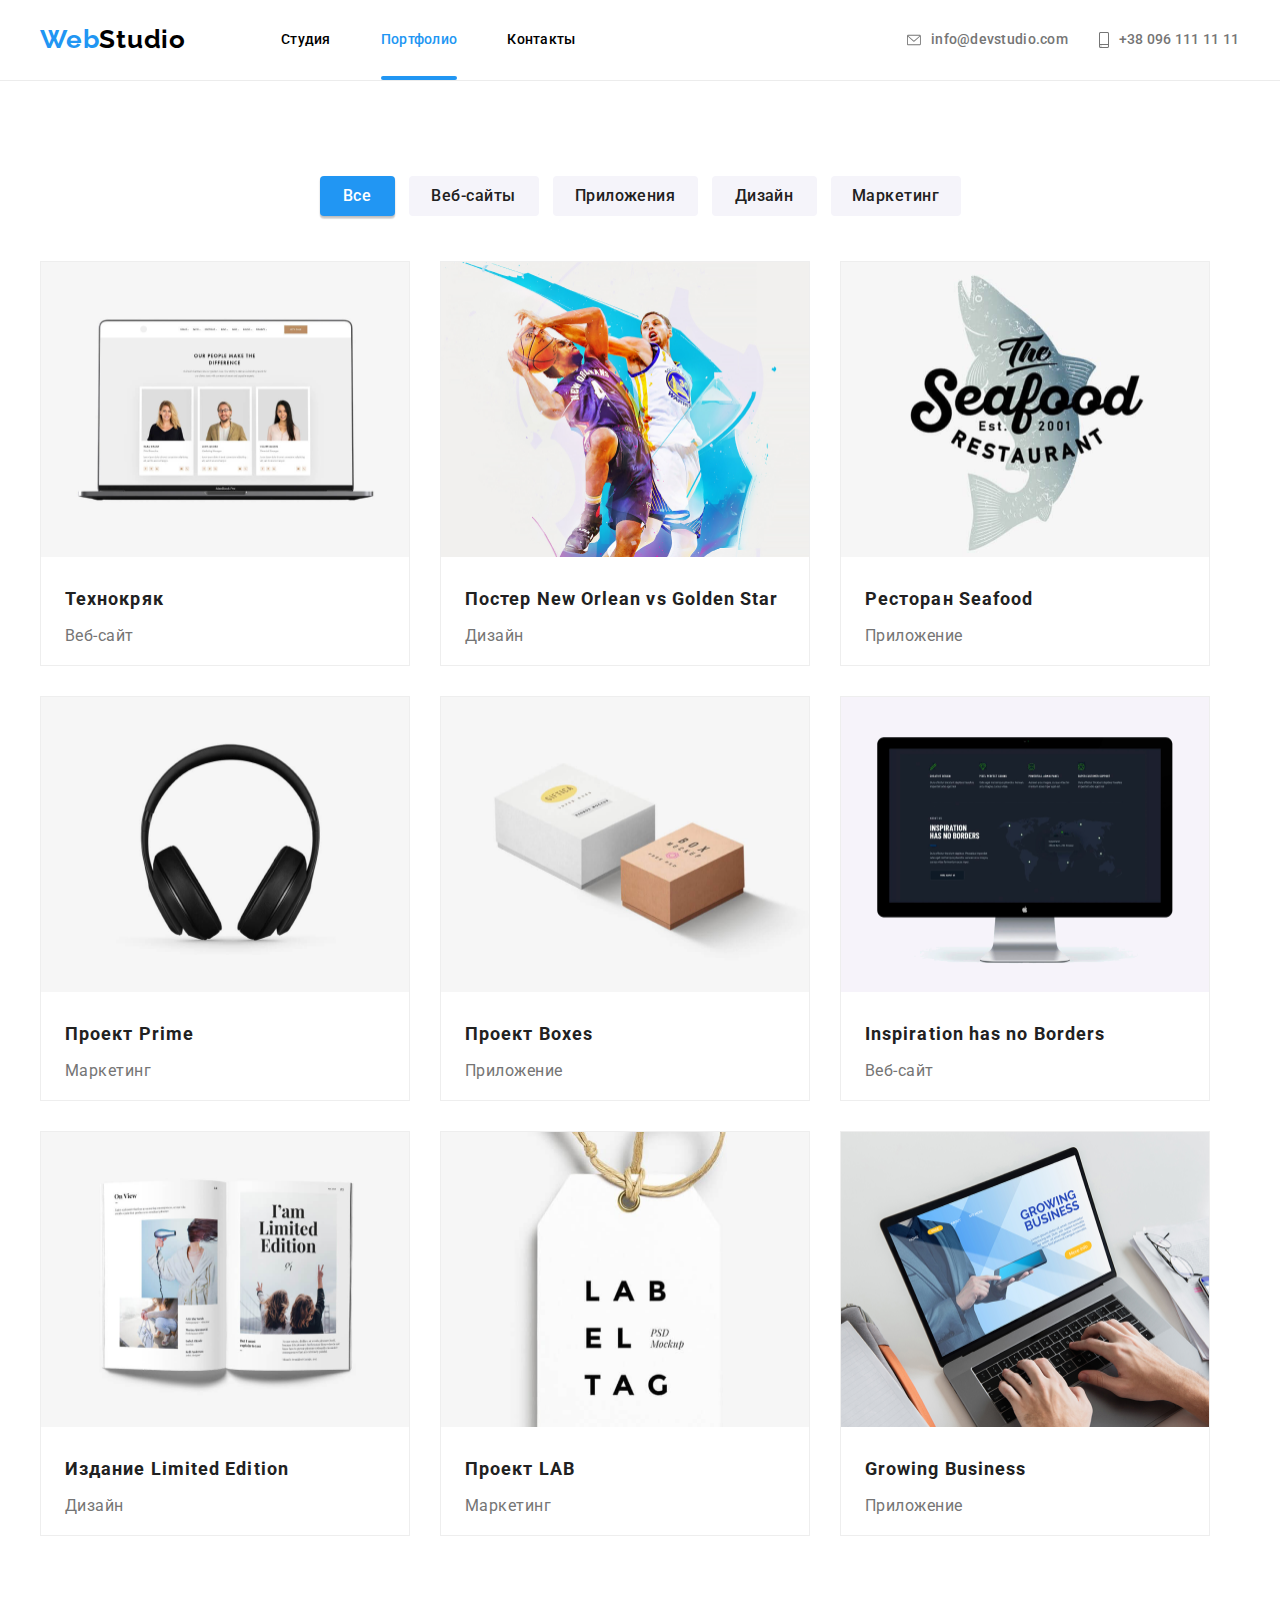
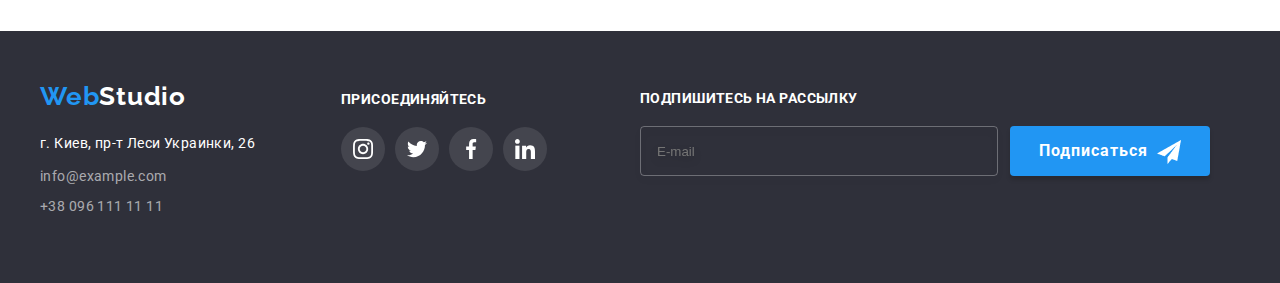
==== portfolio.html @ ab93ab1d "Add files via upload" ====
<!DOCTYPE html>
<html lang="en">
  <head>
    <meta charset="UTF-8" />
    <meta http-equiv="X-UA-Compatible" content="IE=edge" />
    <meta name="viewport" content="width=device-width, initial-scale=1.0" />
    <link rel="stylesheet" href="/css/styles.css" />
    <link
      rel="stylesheet"
      href="https://cdnjs.cloudflare.com/ajax/libs/modern-normalize/1.1.0/modern-normalize.min.css"
      integrity="sha512-wpPYUAdjBVSE4KJnH1VR1HeZfpl1ub8YT/NKx4PuQ5NmX2tKuGu6U/JRp5y+Y8XG2tV+wKQpNHVUX03MfMFn9Q=="
      crossorigin="anonymous"
      referrerpolicy="no-referrer"
    />
    <link rel="stylesheet" href="./css/styles.css" />
    <link rel="preconnect" href="https://fonts.googleapis.com" />
    <link rel="preconnect" href="https://fonts.gstatic.com" crossorigin />
    <link
      href="https://fonts.googleapis.com/css2?family=Montserrat:wght@400;700&family=Raleway:wght@700&family=Roboto:wght@400;500;700;900&display=swap"
      rel="stylesheet"
    />
    <title>Portfolio</title>
  </head>
  <body>
    <!-- Header -->
    <header class="header portfolio-header">
      <div class="container-head container">
        <nav class="portfolio-nav">
          <a lang="en" class="logo" href="./index.html"
            ><span class="logo-styles">Web</span>Studio</a
          >
          <ul class="nav-menu">
            <li class="nav-link"><a href="./index.html">Студия</a></li>
            <li class="nav-link current">
              <a href="./portfolio.html">Портфолио</a>
            </li>
            <li class="nav-link"><a href="">Контакты</a></li>
          </ul>
        </nav>
        <ul class="contacts">
          <li class="contact-link">
            <a lang="en" class="mail-styles" href="mailto:info@devstudio.com"
              ><svg class="mail-icon" width="16" height="12" ;>
                <use href="./images/symbol-defs.svg#icon-envelope"></use></svg
              >info@devstudio.com</a
            >
          </li>
          <li class="contact-link">
            <a class="tel-styles" href="tel:+380961111111"
              ><svg class="tel-icon" width="10" height="16" ;>
                <use href="./images/symbol-defs.svg#icon-smartphone"></use></svg
              >+38 096 111 11 11</a
            >
          </li>
        </ul>
      </div>
    </header>
    <!-- Main -->
    <main>
      <section class="main-section-portfolio">
        <div class="container-main">
          <ul class="main-btn">
            <li class="mainbtn-item">
              <button type="button" class="mainbtn current-filter mainbtn-all">
                Все
              </button>
            </li>
            <li class="mainbtn-item">
              <button type="button" class="mainbtn mainbtn-websites">
                Веб-сайты
              </button>
            </li>
            <li class="mainbtn-item">
              <button type="button" class="mainbtn mainbtn-app">
                Приложения
              </button>
            </li>
            <li class="mainbtn-item">
              <button type="button" class="mainbtn mainbtn-design">
                Дизайн
              </button>
            </li>
            <li class="mainbtn-item">
              <button type="button" class="mainbtn mainbtn-marketing">
                Маркетинг
              </button>
            </li>
          </ul>
          <section class="cards">
            <div class="main-container">
              <div class="cards-container">
                <ul class="main-cards">
                  <li class="card">
                    <a href="">
                   <div class="card-thumb">
                    <img
                        class="card-pic"
                        width="370"
                        height="295"
                        src="./images/1.png"
                        alt="Постер New Orlean vs Golden Star"
                      /><p class="card-animation">Ресурс предлагает комплексные предложения с разным уровнем функционала и сервисов. Все это позволит посетителю получить исчерпывающие сведения о компании или частном лице.</p> </div>
                      <div class="text-card">
                        <h3 class="card-title-portfolio">Технокряк
                        </h3>
                        <p class="card-text-portfolio">Веб-сайт</p>
                      </div>
                    </a>
                  </li>
                  <li class="card">
                    <a href=""
                      ><div class="card-thumb"><img
                        class="card-pic"
                        width="370"
                        height="295"
                        src="./images/img1.png"
                        alt="Постер New Orlean vs Golden Star"
                      /> <p class="card-animation">Ресурс предлагает комплексные предложения с разным уровнем функционала и сервисов. Все это позволит посетителю получить исчерпывающие сведения о компании или частном лице.</p></div>
                      <div class="text-card">
                        <h3 class="card-title-portfolio">
                          Постер
                          <span lang="en">New Orlean vs Golden Star</span>
                        </h3>
                        <p class="card-text-portfolio">Дизайн</p>
                      </div>
                    </a>
                  </li>
                  <li class="card">
                    <a href=""
                      ><div class="card-thumb"><img
                        class="card-pic"
                        width="370"
                        height="295"
                        src="./images/img2.png"
                        alt="Ресторан Seafood"
                      /><p class="card-animation">Ресурс предлагает комплексные предложения с разным уровнем функционала и сервисов. Все это позволит посетителю получить исчерпывающие сведения о компании или частном лице.</p></div> 
                      <div class="text-card">
                        <h3 class="card-title-portfolio">
                          Ресторан <span lang="en">Seafood</span>
                        </h3>
                        <p class="card-text-portfolio">Приложение</p>
                      </div>
                    </a>
                  </li>
                  <li class="card">
                    <a href=""
                      ><div class="card-thumb"><img
                        class="card-pic"
                        width="370"
                        height="295"
                        src="./images/img3.png"
                        alt="Проект Prime"
                      /><p class="card-animation">Ресурс предлагает комплексные предложения с разным уровнем функционала и сервисов. Все это позволит посетителю получить исчерпывающие сведения о компании или частном лице.</p> </div> 
                      <div class="text-card">
                        <h3 class="card-title-portfolio">
                          Проект <span lang="en">Prime</span>
                        </h3>
                        <p class="card-text-portfolio">Маркетинг</p>
                      </div>
                    </a>
                  </li>
                  <li class="card">
                    <a href=""
                      > <div class="card-thumb"><img
                        class="card-pic"
                        width="370"
                        height="295"
                        src="./images/img4.png"
                        alt="Проект Boxes"
                      /> <p class="card-animation">Ресурс предлагает комплексные предложения с разным уровнем функционала и сервисов. Все это позволит посетителю получить исчерпывающие сведения о компании или частном лице.</p></div>
                      <div class="text-card">
                        <h3 class="card-title-portfolio">
                          Проект <span lang="en">Boxes</span>
                        </h3>
                        <p class="card-text-portfolio">Приложение</p>
                      </div>
                    </a>
                  </li>
                  <li class="card">
                    <a href=""
                      ><div class="card-thumb"><img
                        class="card-pic"
                        width="370"
                        height="295"
                        src="./images/img5.png"
                        alt="Веб-сайт Inspiration has no Borders"
                      /><p class="card-animation">Ресурс предлагает комплексные предложения с разным уровнем функционала и сервисов. Все это позволит посетителю получить исчерпывающие сведения о компании или частном лице.</p></div> 
                      <div class="text-card">
                        <h3 lang="en" class="card-title-portfolio">
                          Inspiration has no Borders
                        </h3>
                        <p lang="ru" class="card-text-portfolio">Веб-сайт</p>
                      </div>
                    </a>
                  </li>
                  <li class="card">
                    <a href=""
                      ><div class="card-thumb"><img
                        class="card-pic"
                        width="370"
                        height="295"
                        src="./images/img6.png"
                        alt="Книга Limited Edition"
                      /><p class="card-animation">Ресурс предлагает комплексные предложения с разным уровнем функционала и сервисов. Все это позволит посетителю получить исчерпывающие сведения о компании или частном лице.</p> </div>
                      <div class="text-card">
                        <h3 class="card-title-portfolio">
                          Издание <span lang="en">Limited Edition</span>
                        </h3>
                        <p class="card-text-portfolio">Дизайн</p>
                      </div>
                    </a>
                  </li>
                  <li class="card">
                    <a href=""
                      ><div class="card-thumb"><img
                        class="card-pic"
                        width="370"
                        height="295"
                        src="./images/img7.png"
                        alt="Проект LAB"
                      /> <p class="card-animation">Ресурс предлагает комплексные предложения с разным уровнем функционала и сервисов. Все это позволит посетителю получить исчерпывающие сведения о компании или частном лице.</p></div>
                      <div class="text-card">
                        <h3 class="card-title-portfolio">Проект LAB</h3>
                        <p class="card-text-portfolio">Маркетинг</p>
                      </div>
                    </a>
                  </li>
                  <li class="card">
                    <a href=""
                      ><div class="card-thumb"><img
                        class="card-pic"
                        width="370"
                        height="295"
                        src="./images/img8.png"
                        alt="Приложение Growing Business"
                      /><p class="card-animation">Ресурс предлагает комплексные предложения с разным уровнем функционала и сервисов. Все это позволит посетителю получить исчерпывающие сведения о компании или частном лице.</p> <p class="card-animation">Ресурс предлагает комплексные предложения с разным уровнем функционала и сервисов. Все это позволит посетителю получить исчерпывающие сведения о компании или частном лице.</p></div>
                      <div class="text-card">
                        <h3 lang="en" class="card-title-portfolio">
                          Growing Business
                        </h3>
                        <p class="card-text-portfolio">Приложение</p>
                      </div>
                    </a>
                  </li>
                </ul>
              </div>
            </div>
          </section>
        </div>
      </section>
    </main>
    <!-- Footer -->
    <footer class="footer">
      <div class="footer-container container">
        <div class="footer-content">
          <a class="footer-logo" lang="en" href="index.html"
          ><span class="logo-styles">Web</span>Studio</a
        >
        <address class="address">
          <a href="https://goo.gl/maps/aNRmM5jgGCXuYNQ1A" class="footer-link"
            >г. Киев, пр-т Леси Украинки, 26</a
          >
          <ul class="footer-contacts">
            <a lang="en" class="footer-mail" href="mailto:info@example.com"
              >info@example.com</a
            >
            
            <a class="footer-tel" href="tel:+380961111111">+38 096 111 11 11</a>
          </ul>
        </address>
        </div>
      <div class="footer-social">
        <h3 class="footer-social-title">Присоединяйтесь</h3>
        <ul class="footer-soc-list">
                  <li class="card-soc-item footer-soc">
                    <a class="card-soc-link" href=""
                      ><svg class="card-icon" width="20" height="20" ;>
                        <use
                          href="./images/symbol-defs.svg#icon-instagram-white"
                        ></use></svg
                    ></a>
                    
                  </li>
                  <li class="card-soc-item footer-soc">
                      <a class="card-soc-link" href=""
                        ><svg class="card-icon" width="20" height="20" ;>
                          <use
                            href="./images/symbol-defs.svg#icon-twitter-white"
                          ></use></svg></a
                    ></a>
                  </li>
                  <li class="card-soc-item footer-soc">
                      <a class="card-soc-link" href=""
                        ><svg class="card-icon" width="20" height="20" ;>
                          <use
                            href="./images/symbol-defs.svg#icon-facebook-white"
                          ></use></svg></a
                    ></a>
                  </li>
                  <li class="card-soc-item footer-soc">
                      <a class="card-soc-link" href=""
                        ><svg class="card-icon" width="20" height="20" ;>
                          <use
                            href="./images/symbol-defs.svg#icon-linkedin-white"
                          ></use></svg></a
                    ></a>
                  </li>
                </ul>
      </div>
      <div class="footer-invite">
        <p class="footer-invite-text">подпишитесь на рассылку</p>
        <div class="footer-invite-wrap">
        <form class="footer-invite-form">
          <input class="footer-invite-input" type="email" name="invite-email" id="invite-email" placeholder="E-mail">
        <button class="invite-btn" type="submit">Подписаться<img class="invite-img" src="./images/icon send.png" alt="иконка отправить" width="24px" height="24px"></button>
        </form>
      </div>
      </div>
      </div>
    </footer>
  </body>
</html>
---- css/styles.css ----
root {
  --text-color: #212121;
  --background-btn: #f5f4fa;
  --btncolor-hover: #2196f3;
  --btntext-hover: #ffffff;
}

body {
  font-family: "Roboto", sans-serif;
  margin: 0;
  padding: 0;
}
button {
  cursor: pointer;
}
ul {
  padding-inline-start: 0px;
  margin: 0px;
  padding: 0px;
}
a {
  color: inherit;
  text-decoration: none;
}
li {
  list-style-type: none;
}

/* ----------HEADER---------- */

.header {
  display: block;
  height: 80px;
  max-height: 80px;
  margin: 0 auto;
  border-left: none;
  border-right: none;
  border-top: none;
}
.container-head {
  display: flex;
  height: 80px;
}
.portfolio-header {
  border: 1px solid #ececec;
  border-left: none;
  border-top: none;
  border-right: none;
}
.logo {
  color: #000000;
  font-family: "Raleway";
  font-style: normal;
  font-weight: 700;
  font-size: 26px;
  line-height: 1.19px;
  letter-spacing: 0.03em;
  margin-right: 95px;
}
.logo-styles {
  color: #2196f3;
}

.nav {
  display: flex;
  align-items: center;
  margin-right: auto;
}
.portfolio-nav {
  align-items: center;
  display: flex;
  margin-right: auto;
}

.nav-menu {
  align-items: center;
  display: flex;
}
.nav-link {
  font-family: "Roboto";
  font-style: normal;
  font-weight: 500;
  font-size: 14px;
  line-height: 1.14;
  letter-spacing: 0.02em;
}
.current::after {
  content: "";
  position: absolute;
  width: 100%;
  height: 4px;
  background-color: #2196f3;
  border-radius: 2px;
  left: 0;
  bottom: -32px;
}
.nav-link:not(:last-child) {
  margin-right: 50px;
}
.current {
  color: #2196f3;
  position: relative;
}
.nav-link:hover,
.nav-link:focus {
  color: #2196f3;
  transition: color 250ms cubic-bezier(0.4, 0, 0.2, 1);
}
.contacts {
  display: inline;
  display: flex;
  align-items: center;
}
.contact-link {
  height: 17px;
}
.contact-link:not(:last-child) {
  margin-right: 30px;
}
.contact-link > .tel-styles {
  justify-content: center;
  align-items: center;
}
.mail-styles {
  font-family: "Roboto";
  font-style: normal;
  font-weight: 500;
  font-size: 14px;
  line-height: 1.14;
  letter-spacing: 0.02em;
  width: 135px;
  color: #757575;
  align-items: center;
  height: 16px;
  width: 161px;
  display: flex;
  align-items: center;
  justify-content: center;
  display: flex;
}
.mail-styles:hover,
.mail-styles:focus {
  color: #2196f3;
  transition: color 250ms cubic-bezier(0.4, 0, 0.2, 1);
}

.mail-icon {
  margin-right: 10px;
  fill: currentColor;
  display: flex;
  justify-items: center;
}

.tel-styles {
  font-family: "Roboto";
  font-style: normal;
  font-weight: 500;
  font-size: 14px;
  line-height: 1.14;
  letter-spacing: 0.02em;
  color: #757575;
  width: 142px;
  height: 16px;
  align-content: center;
  display: flex;
}
.tel-styles:hover,
.tel-styles:focus {
  color: #2196f3;
  transition: color 250ms cubic-bezier(0.4, 0, 0.2, 1);
}
.tel-styles > .tel-icon {
}
.tel-icon {
  margin-right: 10px;
  fill: currentColor;
}

/* ----------MAIN---------- */

/* ----------HERO---------- */

.hero {
  height: 600px;
  background-image: url(../images/herobg.png);
}
.hero-title {
  padding-bottom: 30px;
  font-family: "Roboto";
  font-style: normal;
  font-weight: 900;
  font-size: 44px;
  line-height: 1.36;
  text-align: center;
  letter-spacing: 0.06em;
  text-transform: uppercase;
  padding-top: 200px;
  color: #ffffff;
  margin: 0;
}
.hero-button {
  width: 200px;
  height: 50px;
  background-color: #2196f3;
  color: #fff;
  font-family: "Roboto";
  font-style: normal;
  font-weight: 700;
  font-size: 16px;
  line-height: 1.88;
  align-items: center;
  text-align: center;
  letter-spacing: 0.06em;
  cursor: pointer;
  border: none;
  box-shadow: 0px 4px 4px rgba(0, 0, 0, 0.15);
  border-radius: 4px;
  margin-top: 30px;
  margin: 0 auto;
  display: block;
}
.hero-button:hover {
  background-color: #188ce8;
  box-shadow: 0px 4px 4px rgba(0, 0, 0, 0.15);
}

/* ----------PECULIARITIES---------- */

.peculiarities {
  padding: 95px 0;
  margin: 0 auto;
}
.peculiarities-container {
  width: 1200px;
  margin: 0 auto;
  box-sizing: border-box;
}
.peculiarities-list {
  display: flex;
}
.peculiarities-item {
  width: 270px;
  height: 251px;
}
.peculiarities-box-icon {
  width: 270px;
  height: 120px;
  background-color: #f5f4fa;
  margin-bottom: 30px;
  text-align: center;
  justify-content: center;
  display: flex;
  border-radius: 4px;
}
.peculiarities-icon {
  margin: auto;
}
.peculiarities-item > img {
  margin-bottom: 30px;
}
.peculiarities-item:not(:last-child) {
  margin-right: 30px;
}
.peculiarities-title {
  font-family: "Roboto";
  font-weight: 700;
  font-size: 14px;
  line-height: 1.14;
  letter-spacing: 0.03em;
  text-transform: uppercase;
  color: #212121;
  margin: 0;
  margin-bottom: 10px;
}
.peculiarities-text {
  font-family: "Roboto";
  font-style: normal;
  font-weight: 400;
  font-size: 14px;
  line-height: 1.71;
  letter-spacing: 0.03em;
  color: #757575;
  margin: 0;
}

/* ----------ABOUT---------- */

.about {
  width: 1200px;
  height: 390px;
  margin: 0 auto;
  margin-bottom: 95px;
}
.about-title {
  font-family: "Roboto";
  font-style: normal;
  font-weight: 700;
  font-size: 36px;
  line-height: 1.16;
  text-align: center;
  letter-spacing: 0.03em;
  color: #212121;
  margin: 0;
  margin-bottom: 50px;
}
.about-list {
  display: flex;
  justify-content: center;
}
.about-item {
  position: relative;
  overflow: hidden;
  width: 370px;
  height: 294px;
}
.about-item:not(:last-child) {
  margin-right: 30px;
}
.aboutimg-text {
  position: absolute;
  width: 370px;
  height: 70px;
  font-family: "Roboto";
  font-weight: 700;
  font-size: 14px;
  line-height: 1.42;
  text-align: center;
  letter-spacing: 0.03em;
  margin: 0;
  color: #fff;
  bottom: 0;
  background: #2f303acc;
  padding: 25px;
}

/* ----------TEAM---------- */

.our-team {
  background: #f5f4fa;
  padding-bottom: 94px;
  padding-top: 95px;
}
.container {
  width: 1200px;
  padding-left: 15px;
  padding-right: 15px;
  margin: 0 auto;
}
.our-team-title {
  font-family: "Roboto";
  font-style: normal;
  font-weight: 700;
  font-size: 36px;
  line-height: 1.16;
  text-align: center;
  letter-spacing: 0.03em;
  color: #212121;
  margin: 0;
  margin-bottom: 50px;
}
.team-list {
  display: flex;
  margin-top: 50px;
  margin: 0 auto;
  justify-content: center;
}
.team-card {
  box-shadow: 0px 1px 3px rgba(0, 0, 0, 0.12), 0px 1px 1px rgba(0, 0, 0, 0.14),
    0px 2px 1px rgba(0, 0, 0, 0.2);
  border-radius: 0px 0px 4px 4px;
  background-color: #fff;
}
.team-card:not(:last-child) {
  margin-right: 30px;
}
.card-text-container {
  padding: 30px 70px;
  height: 108px;
}
.card-title {
  padding-top: 30px;
  margin: 0;
  margin-bottom: 10px;
  font-family: "Roboto";
  font-style: normal;
  font-weight: 500;
  font-size: 16px;
  line-height: 1.18;
  text-align: center;
  letter-spacing: 0.03em;
  color: #212121;
}
.card-text {
  font-family: "Roboto";
  font-style: normal;
  font-weight: 400;
  font-size: 16px;
  line-height: 1.18;
  text-align: center;
  letter-spacing: 0.03em;
  color: #757575;
  margin: 0;
  padding-bottom: 16px;
}

.card-soc-list {
  display: flex;
  justify-content: center;
  margin-bottom: 30px;
}
.card-soc-item {
  width: 44px;
  height: 44px;
}
.footer-soc {
}
.card-soc-item:not(:last-child) {
  margin-right: 10px;
}
.card-soc-link {
  width: 100%;
  height: 100%;
  border-radius: 50%;
  display: flex;
  justify-content: center;
  align-items: center;
  background: rgba(255, 255, 255, 0.1);
  transition: background-color 250ms cubic-bezier(0.4, 0, 0.2, 1);
}
.card-soc-link:hover,
.card-soc-link:focus {
  background-color: #2196f3;
  transition: background-color 250ms cubic-bezier(0.4, 0, 0.2, 1);
}
.card-soc-link:hover > .card-icon,
.card-soc-link:focus > .card-icon {
  fill: #fff;
  transition: fill 250ms cubic-bezier(0.4, 0, 0.2, 1);
}
.card-icon {
  fill: #afb1b8;
  transition: fill 250ms cubic-bezier(0.4, 0, 0.2, 1);
}

/* --------------------------------------------REGULAR-------------------------- */

.regular {
}
.regular-container {
  padding: 94px 0;
}
.regular-title {
  font-family: "Roboto";
  font-style: normal;
  font-weight: 700;
  font-size: 36px;
  line-height: 1.16;
  text-align: center;
  letter-spacing: 0.03em;
  color: #212121;
  margin: 0;
  margin-bottom: 50px;
}
.regular-list {
  display: flex;
  height: 92px;
}
.regular-item {
  width: 170px;
  height: 92px;
  margin: 0 auto;
  border: 1px solid #afb1b8;
  margin: 0;
  border-radius: 4px;
  transition-duration: 250ms;
  transition-timing-function: cubic-bezier(0.4, 0, 0.2, 1);
}
.regular-item:hover,
.regular-item:focus {
  border: 1px solid #2196f3;
  transition: border 250ms cubic-bezier(0.4, 0, 0.2, 1);
}

.regular-link:hover > .regular-icon,
.regular-link:focus > .regular-icon {
  fill: #2196f3;
  transition-duration: 250ms;
  transition-timing-function: cubic-bezier(0.4, 0, 0.2, 1);
}
.regular-link {
  width: 100%;
  height: 100%;
  display: flex;
  justify-content: center;
  align-items: center;
  transition-duration: 250ms;
  transition-timing-function: cubic-bezier(0.4, 0, 0.2, 1);
}
.regular-item:not(:last-child) {
  margin-right: 30px;
}
.regular-icon {
  display: flex;
  justify-content: center;
  align-items: center;
  fill: #afb1b8;
}

/* ----------FOOTER---------- */

.footer {
  background: #2f303a;
  height: 252px;
}
.footer-container {
  height: 252px;
  display: flex;
}
.footer-content {
  height: 132px;
  width: 231px;
  margin-right: 70px;
  padding-top: 50px;
}
.footer-contacts {
  padding-bottom: 60px;
}
.footer-logo {
  display: block;
  font-family: "Raleway";
  font-style: normal;
  font-weight: 700;
  font-size: 26px;
  line-height: 1.19;
  letter-spacing: 0.03em;
  margin-bottom: 20px;
  color: #ffffff;
  width: 145px;
  height: 31px;
}
.address {
  width: 231px;
  height: 81px;
}
.footer-link {
  display: block;
  font-family: "Roboto";
  font-style: normal;
  font-weight: 400;
  font-size: 14px;
  line-height: 1.71;
  letter-spacing: 0.03em;
  color: #ffffff;
  margin-bottom: 9px;
}
.footer-mail {
  display: block;
  font-family: "Roboto";
  font-style: normal;
  font-weight: 400;
  font-size: 14px;
  line-height: 1.71;
  letter-spacing: 0.03em;
  color: rgba(255, 255, 255, 0.6);
  width: 231px;
  height: 21px;
  margin-bottom: 9px;
}
.footer-mail:hover,
.footer-mail:focus {
  color: #2196f3;
  transition: color 250ms cubic-bezier(0.4, 0, 0.2, 1);
}
.footer-tel {
  display: block;
  font-family: "Roboto";
  font-style: normal;
  font-weight: 400;
  font-size: 14px;
  line-height: 1.71;
  letter-spacing: 0.03em;
  color: rgba(255, 255, 255, 0.6);
  width: 231px;
  height: 21px;
}
.footer-tel:hover,
.footer-tel:focus {
  color: #2196f3;
  transition: color 250ms cubic-bezier(0.4, 0, 0.2, 1);
}
.footer-social {
  padding-top: 60px;
  width: 206px;
  height: 80px;
  margin-right: 93px;
}
.footer-social-title {
  margin: 0;
  margin-bottom: 20px;
  font-family: "Roboto";
  font-style: normal;
  font-weight: 700;
  font-size: 14px;
  line-height: 16px;
  letter-spacing: 0.03em;
  text-transform: uppercase;
  color: #fff;
}
.footer-soc-list {
  display: flex;
  justify-content: center;
}
.footer-invite {
  padding-top: 59px;
}
.footer-invite-text {
  font-family: "Roboto";
  font-style: normal;
  font-weight: 700;
  font-size: 14px;
  line-height: 16px;
  letter-spacing: 0.03em;
  text-transform: uppercase;
  color: #ffffff;
  margin: 0;
  margin-bottom: 20px;
}
.footer-invite-wrap {
}
.footer-invite-form {
  box-sizing: border-box;
  display: flex;
}
.footer-invite-input {
  margin-right: 12px;
  border: 1px solid rgba(255, 255, 255, 0.3);
  filter: drop-shadow(0px 4px 4px rgba(0, 0, 0, 0.15));
  border-radius: 4px;
  background-color: transparent;
  width: 358px;
  height: 50px;
  outline: none;
  padding-left: 16px;
  color: rgba(255, 255, 255, 0.75);
  box-sizing: border-box;
}
.invite-btn {
  width: 200px;
  height: 50px;
  font-family: "Roboto";
  font-style: normal;
  font-weight: 700;
  font-size: 16px;
  line-height: 1.88;
  align-items: center;
  text-align: center;
  letter-spacing: 0.06em;
  color: #ffffff;
  background: #2196f3;
  box-shadow: 0px 4px 4px rgba(0, 0, 0, 0.15);
  border-radius: 4px;
  border: none;
}
.invite-btn:hover {
  background-color: #188ce8;
  box-shadow: 0px 4px 4px rgba(0, 0, 0, 0.15);
}
.invite-img {
  vertical-align: middle;
  margin-left: 9px;
}

/* ----------PORTFOLIO STYLES---------- */

/* ----------HEADER---------- */

/* ----------MAIN---------- */

.main-section-portfolio {
  padding-bottom: 95px;
}
.container-main {
  width: 1200px;
  padding: 0 15px;
  margin: 0 auto;
}
.main-btn {
  height: 55px;
  margin-top: 95px;
  margin-bottom: 30p;
  text-align: center;
  margin-bottom: 30px;
}
.mainbtn-item {
  display: inline;
}
.mainbtn-item:not(:last-child) {
  margin-right: 10px;
}
.mainbtn {
  background: #f5f4fa;
  border-radius: 4px;
  font-family: "Roboto";
  font-style: normal;
  font-weight: 500;
  font-size: 16px;
  line-height: 1.62;
  text-align: center;
  letter-spacing: 0.03em;
  border: none;
  color: #212121;
  cursor: pointer;
  width: 130px;
  height: 40px;
}
.mainbtn:hover,
.mainbtn:focus {
  color: #ffffff;
  background: #2196f3;
  box-shadow: 0px 3px 1px rgba(0, 0, 0, 0.1), 0px 1px 2px rgba(0, 0, 0, 0.08),
    0px 2px 2px rgba(0, 0, 0, 0.12);
  border-radius: 4px;
  transition: color 250ms cubic-bezier(0.4, 0, 0.2, 1),
    background 250ms cubic-bezier(0.4, 0, 0.2, 1),
    box-shadow 250ms cubic-bezier(0.4, 0, 0.2, 1),
    border-radius 250ms cubic-bezier(0.4, 0, 0.2, 1);
}
.current-filter {
  color: #ffffff;
  background: #2196f3;
  box-shadow: 0px 3px 1px rgba(0, 0, 0, 0.1), 0px 1px 2px rgba(0, 0, 0, 0.08),
    0px 2px 2px rgba(0, 0, 0, 0.12);
  border-radius: 4px;
}
.mainbtn-all {
  width: 75px;
}
.mainbtn-websites {
  width: 130px;
}
.mainbtn-app {
  width: 145px;
}
.mainbtn-design {
  width: 105px;
}
.mainbtn-marketing {
  width: 130px;
}
.cards {
  margin: 0 auto;
}

.main-cards {
  display: flex;
  flex-wrap: wrap;
  margin: 0;
}
.card {
  display: inline-block;
  width: 370px;
  height: 405px;
  box-sizing: border-box;
  border: 1px solid #eeeeee;
  margin-bottom: 30px;
  margin-right: 30px;
  transition-property: box-shadow;
  transition-duration: 250ms;
  transition-timing-function: cubic-bezier(0.4, 0, 0.2, 1);
}
.card:nth-child(3n) {
  margin-right: 0px;
}
.card:nth-child(n + 6) {
  margin-bottom: 0;
}
.card:last-child {
  margin: 0;
}
.card:hover,
.card:focus {
  box-shadow: 0px 1px 1px rgba(0, 0, 0, 0.12), 0px 4px 4px rgba(0, 0, 0, 0.06),
    1px 4px 6px rgba(0, 0, 0, 0.16);
  transition: box-shadow 250ms cubic-bezier(0.4, 0, 0.2, 1);
}

.card-animation {
  position: absolute;
  top: 0;
  margin: 0;
  background: rgba(33, 150, 243, 0.9);
  height: 100%;
  width: 100%;
  color: #fff;
  font-family: "Roboto";
  font-size: 18px;
  line-height: 1.56;
  letter-spacing: 0.03em;
  padding: 63px 24px;
  transform: translateY(100%);
  transition-property: transform;
  transition-duration: 250ms;
  transition-timing-function: cubic-bezier(0.4, 0, 0.2, 1);
}

.card:hover .card-animation,
.card:focus .card-animation {
  transform: translateY(0);
  transition-property: transform;
  transition-duration: 250ms;
  transition-timing-function: cubic-bezier(0.4, 0, 0.2, 1);
}

.card-thumb {
  position: relative;
  overflow: hidden;
}

.text-card {
  width: 322px;
  height: 70px;
  padding: 20px 24px;
}
.card-title-portfolio {
  font-family: "Roboto";
  font-style: normal;
  font-weight: 700;
  font-size: 18px;
  line-height: 2;
  letter-spacing: 0.06em;
  color: #212121;
  text-align: left;
  margin: 0;
  margin-bottom: 4px;
  width: 322px;
}
.card-text-portfolio {
  font-family: "Roboto";
  font-style: normal;
  font-weight: 400;
  font-size: 16px;
  line-height: 1.88;
  letter-spacing: 0.03em;
  color: #757575;
  text-align: left;
  margin: 0;
}

/* ----------FOOTER---------- */

.portfolio-footer {
  background: #2f303a;
}
.container-footer {
  height: 255px;
}

/* -----------------------------------MODAL------------------------ */

.backdrop {
  width: 100%;
  height: 100%;
  box-shadow: 0px 1px 3px rgba(0, 0, 0, 0.12), 0px 1px 1px rgba(0, 0, 0, 0.14),
    0px 2px 1px rgba(0, 0, 0, 0.2);
  border-radius: 4px;
  position: fixed;
  top: 0;
  transition: opacity 250ms cubic-bezier(0.4, 0, 0.2, 1);
  background: rgba(0, 0, 0, 0.2);
}
.modal {
  width: 528px;
  min-height: 581px;
  border-radius: 4px;
  background-color: #fff;
  position: absolute;
  top: 50%;
  left: 50%;
  transform: translate(-50%, -50%);
  padding: 40px;
}
.modal-btnclose {
  border-radius: 50%;
  background-color: #fff;
  border: 1px solid rgba(0, 0, 0, 0.1);
  width: 30px;
  height: 30px;
  position: absolute;
  right: 8px;
  top: 8px;
}
.modal-btnclose:hover > svg,
.modal-btnclose:focus > svg {
  fill: #2196f3;
  transition: fill 250ms cubic-bezier(0.4, 0, 0.2, 1);
}
.modalbtn-close-svg {
  position: absolute;
  top: 50%;
  left: 50%;
  transform: translate(-50%, -50%);
  transition: ill 250ms cubic-bezier(0.4, 0, 0.2, 1);
}
.modal-title {
  font-family: "Roboto";
  font-style: normal;
  font-weight: 700;
  font-size: 20px;
  line-height: 1.15;
  text-align: center;
  letter-spacing: 0.03em;
  color: #212121;
  margin: 0;
  margin-bottom: 12px;
}
.modal-form {
  height: auto;
}
.modal-input-label {
  margin-bottom: 4px;
  font-family: "Roboto";
  font-style: normal;
  font-weight: 400;
  font-size: 12px;
  line-height: 14px;
  letter-spacing: 0.01em;
  color: #757575;
  display: block;
}
.modal-input-container:hover > .modal-input,
.modal-input-container:focus > .modal-input {
  border-color: #2196f3;
  transition: border-color 250ms cubic-bezier(0.4, 0, 0.2, 1);
}
.modal-input-container {
  position: relative;
  height: 40px;
  margin-bottom: 10px;
}
.modal-textarea-label {
  display: block;
  margin-bottom: 4px;
  font-family: "Roboto";
  font-size: 12px;
  line-height: 1.16;
  letter-spacing: 0.01em;
  color: #757575;
}
.modal-input-container:hover > svg,
.modal-input-container:focus > svg {
  fill: #2196f3;
  transition: fill 250ms cubic-bezier(0.4, 0, 0.2, 1);
}
.modal-input {
  outline: none;
  width: 100%;
  margin-bottom: 10px;
  height: 40px;
  padding-left: 42px;
  border: 1px solid rgba(33, 33, 33, 0.2);
  border-radius: 4px;
  box-sizing: border-box;
}
.modal-name-icon {
  top: 0;
  left: 0;
  position: absolute;
  left: 12px;
  top: 11px;
}
.modal-input-tel {
}
.modal-input-email {
}
.modal-textarea-container {
  margin-bottom: 20px;
}
.modal-textarea-container:hover > .modal-textarea,
.modal-textarea-container:focus > .modal-textarea {
  border-color: #2196f3;
  transition: border-color 250ms cubic-bezier(0.4, 0, 0.2, 1);
}
.modal-textarea {
  width: 100%;
  resize: none;
  outline: none;
  height: 120px;
  border: 1px solid rgba(33, 33, 33, 0.2);
  border-radius: 4px;
  box-sizing: border-box;
  padding: 12px 16px;
}
.modal-checkbox-container {
  display: flex;
  align-items: center;
  justify-content: center;
}
.modal-label-checkbox {
  display: flex;
  align-items: center;
  margin-right: 8px;
  margin-bottom: 30px;
}
.modal-label-checkbox::before {
  content: "";
  width: 16px;
  height: 15px;
  border: 2px solid #212121;
  border-radius: 2px;
  margin-right: 8px;
}
.def-checkbox:checked + .modal-label-checkbox::before {
  background-color: #2196f3;
  border: none;
  background-image: url(../images/checked2.svg);
  background-repeat: no-repeat;
  background-position: center;
}
.modal-checkbox-text {
  font-family: "Roboto";
  font-size: 14px;
  line-height: 1.71;
  letter-spacing: 0.03em;
  color: #757575;
  margin: 0;
}
.modal-checkbox-link {
  font-family: "Roboto";
  font-style: normal;
  font-weight: 400;
  font-size: 14px;
  line-height: 1.71;
  letter-spacing: 0.03em;
  text-decoration-line: underline;
  color: #2196f3;
}
.def-checkbox:checked + .modal-label-checkbox::before {
  background-color: #2196f3;
  border: none;
  background-image: url(../images/checked2.svg);
  background-repeat: no-repeat;
  background-position: center;
}
.modal-btnsubmit {
  width: 200px;
  height: 50px;
  font-weight: 700;
  font-size: 16px;
  line-height: 1.85;
  display: flex;
  align-items: center;
  text-align: center;
  letter-spacing: 0.06em;
  color: #ffffff;
  background: #2196f3;
  box-shadow: 0px 4px 4px rgb(0 0 0 / 15%);
  border-radius: 4px;
  justify-content: center;
  margin: 0 auto;
  transition: background 250ms cubic-bezier(0.4, 0, 0.2, 1),
    box-shadow 250ms cubic-bezier(0.4, 0, 0.2, 1);
  border: none;
}
.modal-btnsubmit:hover {
  background-color: #188ce8;
  box-shadow: 0px 4px 4px rgba(0, 0, 0, 0.15);
}
.is-hidden {
  visibility: hidden;
  opacity: 0;
  pointer-events: none;
}
.no-scroll {
  overflow: hidden;
}
---- css/styles.css ----
root {
  --text-color: #212121;
  --background-btn: #f5f4fa;
  --btncolor-hover: #2196f3;
  --btntext-hover: #ffffff;
}

body {
  font-family: "Roboto", sans-serif;
  margin: 0;
  padding: 0;
}
button {
  cursor: pointer;
}
ul {
  padding-inline-start: 0px;
  margin: 0px;
  padding: 0px;
}
a {
  color: inherit;
  text-decoration: none;
}
li {
  list-style-type: none;
}

/* ----------HEADER---------- */

.header {
  display: block;
  height: 80px;
  max-height: 80px;
  margin: 0 auto;
  border-left: none;
  border-right: none;
  border-top: none;
}
.container-head {
  display: flex;
  height: 80px;
}
.portfolio-header {
  border: 1px solid #ececec;
  border-left: none;
  border-top: none;
  border-right: none;
}
.logo {
  color: #000000;
  font-family: "Raleway";
  font-style: normal;
  font-weight: 700;
  font-size: 26px;
  line-height: 1.19px;
  letter-spacing: 0.03em;
  margin-right: 95px;
}
.logo-styles {
  color: #2196f3;
}

.nav {
  display: flex;
  align-items: center;
  margin-right: auto;
}
.portfolio-nav {
  align-items: center;
  display: flex;
  margin-right: auto;
}

.nav-menu {
  align-items: center;
  display: flex;
}
.nav-link {
  font-family: "Roboto";
  font-style: normal;
  font-weight: 500;
  font-size: 14px;
  line-height: 1.14;
  letter-spacing: 0.02em;
}
.current::after {
  content: "";
  position: absolute;
  width: 100%;
  height: 4px;
  background-color: #2196f3;
  border-radius: 2px;
  left: 0;
  bottom: -32px;
}
.nav-link:not(:last-child) {
  margin-right: 50px;
}
.current {
  color: #2196f3;
  position: relative;
}
.nav-link:hover,
.nav-link:focus {
  color: #2196f3;
  transition: color 250ms cubic-bezier(0.4, 0, 0.2, 1);
}
.contacts {
  display: inline;
  display: flex;
  align-items: center;
}
.contact-link {
  height: 17px;
}
.contact-link:not(:last-child) {
  margin-right: 30px;
}
.contact-link > .tel-styles {
  justify-content: center;
  align-items: center;
}
.mail-styles {
  font-family: "Roboto";
  font-style: normal;
  font-weight: 500;
  font-size: 14px;
  line-height: 1.14;
  letter-spacing: 0.02em;
  width: 135px;
  color: #757575;
  align-items: center;
  height: 16px;
  width: 161px;
  display: flex;
  align-items: center;
  justify-content: center;
  display: flex;
}
.mail-styles:hover,
.mail-styles:focus {
  color: #2196f3;
  transition: color 250ms cubic-bezier(0.4, 0, 0.2, 1);
}

.mail-icon {
  margin-right: 10px;
  fill: currentColor;
  display: flex;
  justify-items: center;
}

.tel-styles {
  font-family: "Roboto";
  font-style: normal;
  font-weight: 500;
  font-size: 14px;
  line-height: 1.14;
  letter-spacing: 0.02em;
  color: #757575;
  width: 142px;
  height: 16px;
  align-content: center;
  display: flex;
}
.tel-styles:hover,
.tel-styles:focus {
  color: #2196f3;
  transition: color 250ms cubic-bezier(0.4, 0, 0.2, 1);
}
.tel-styles > .tel-icon {
}
.tel-icon {
  margin-right: 10px;
  fill: currentColor;
}

/* ----------MAIN---------- */

/* ----------HERO---------- */

.hero {
  height: 600px;
  background-image: url(../images/herobg.png);
}
.hero-title {
  padding-bottom: 30px;
  font-family: "Roboto";
  font-style: normal;
  font-weight: 900;
  font-size: 44px;
  line-height: 1.36;
  text-align: center;
  letter-spacing: 0.06em;
  text-transform: uppercase;
  padding-top: 200px;
  color: #ffffff;
  margin: 0;
}
.hero-button {
  width: 200px;
  height: 50px;
  background-color: #2196f3;
  color: #fff;
  font-family: "Roboto";
  font-style: normal;
  font-weight: 700;
  font-size: 16px;
  line-height: 1.88;
  align-items: center;
  text-align: center;
  letter-spacing: 0.06em;
  cursor: pointer;
  border: none;
  box-shadow: 0px 4px 4px rgba(0, 0, 0, 0.15);
  border-radius: 4px;
  margin-top: 30px;
  margin: 0 auto;
  display: block;
}
.hero-button:hover {
  background-color: #188ce8;
  box-shadow: 0px 4px 4px rgba(0, 0, 0, 0.15);
}

/* ----------PECULIARITIES---------- */

.peculiarities {
  padding: 95px 0;
  margin: 0 auto;
}
.peculiarities-container {
  width: 1200px;
  margin: 0 auto;
  box-sizing: border-box;
}
.peculiarities-list {
  display: flex;
}
.peculiarities-item {
  width: 270px;
  height: 251px;
}
.peculiarities-box-icon {
  width: 270px;
  height: 120px;
  background-color: #f5f4fa;
  margin-bottom: 30px;
  text-align: center;
  justify-content: center;
  display: flex;
  border-radius: 4px;
}
.peculiarities-icon {
  margin: auto;
}
.peculiarities-item > img {
  margin-bottom: 30px;
}
.peculiarities-item:not(:last-child) {
  margin-right: 30px;
}
.peculiarities-title {
  font-family: "Roboto";
  font-weight: 700;
  font-size: 14px;
  line-height: 1.14;
  letter-spacing: 0.03em;
  text-transform: uppercase;
  color: #212121;
  margin: 0;
  margin-bottom: 10px;
}
.peculiarities-text {
  font-family: "Roboto";
  font-style: normal;
  font-weight: 400;
  font-size: 14px;
  line-height: 1.71;
  letter-spacing: 0.03em;
  color: #757575;
  margin: 0;
}

/* ----------ABOUT---------- */

.about {
  width: 1200px;
  height: 390px;
  margin: 0 auto;
  margin-bottom: 95px;
}
.about-title {
  font-family: "Roboto";
  font-style: normal;
  font-weight: 700;
  font-size: 36px;
  line-height: 1.16;
  text-align: center;
  letter-spacing: 0.03em;
  color: #212121;
  margin: 0;
  margin-bottom: 50px;
}
.about-list {
  display: flex;
  justify-content: center;
}
.about-item {
  position: relative;
  overflow: hidden;
  width: 370px;
  height: 294px;
}
.about-item:not(:last-child) {
  margin-right: 30px;
}
.aboutimg-text {
  position: absolute;
  width: 370px;
  height: 70px;
  font-family: "Roboto";
  font-weight: 700;
  font-size: 14px;
  line-height: 1.42;
  text-align: center;
  letter-spacing: 0.03em;
  margin: 0;
  color: #fff;
  bottom: 0;
  background: #2f303acc;
  padding: 25px;
}

/* ----------TEAM---------- */

.our-team {
  background: #f5f4fa;
  padding-bottom: 94px;
  padding-top: 95px;
}
.container {
  width: 1200px;
  padding-left: 15px;
  padding-right: 15px;
  margin: 0 auto;
}
.our-team-title {
  font-family: "Roboto";
  font-style: normal;
  font-weight: 700;
  font-size: 36px;
  line-height: 1.16;
  text-align: center;
  letter-spacing: 0.03em;
  color: #212121;
  margin: 0;
  margin-bottom: 50px;
}
.team-list {
  display: flex;
  margin-top: 50px;
  margin: 0 auto;
  justify-content: center;
}
.team-card {
  box-shadow: 0px 1px 3px rgba(0, 0, 0, 0.12), 0px 1px 1px rgba(0, 0, 0, 0.14),
    0px 2px 1px rgba(0, 0, 0, 0.2);
  border-radius: 0px 0px 4px 4px;
  background-color: #fff;
}
.team-card:not(:last-child) {
  margin-right: 30px;
}
.card-text-container {
  padding: 30px 70px;
  height: 108px;
}
.card-title {
  padding-top: 30px;
  margin: 0;
  margin-bottom: 10px;
  font-family: "Roboto";
  font-style: normal;
  font-weight: 500;
  font-size: 16px;
  line-height: 1.18;
  text-align: center;
  letter-spacing: 0.03em;
  color: #212121;
}
.card-text {
  font-family: "Roboto";
  font-style: normal;
  font-weight: 400;
  font-size: 16px;
  line-height: 1.18;
  text-align: center;
  letter-spacing: 0.03em;
  color: #757575;
  margin: 0;
  padding-bottom: 16px;
}

.card-soc-list {
  display: flex;
  justify-content: center;
  margin-bottom: 30px;
}
.card-soc-item {
  width: 44px;
  height: 44px;
}
.footer-soc {
}
.card-soc-item:not(:last-child) {
  margin-right: 10px;
}
.card-soc-link {
  width: 100%;
  height: 100%;
  border-radius: 50%;
  display: flex;
  justify-content: center;
  align-items: center;
  background: rgba(255, 255, 255, 0.1);
  transition: background-color 250ms cubic-bezier(0.4, 0, 0.2, 1);
}
.card-soc-link:hover,
.card-soc-link:focus {
  background-color: #2196f3;
  transition: background-color 250ms cubic-bezier(0.4, 0, 0.2, 1);
}
.card-soc-link:hover > .card-icon,
.card-soc-link:focus > .card-icon {
  fill: #fff;
  transition: fill 250ms cubic-bezier(0.4, 0, 0.2, 1);
}
.card-icon {
  fill: #afb1b8;
  transition: fill 250ms cubic-bezier(0.4, 0, 0.2, 1);
}

/* --------------------------------------------REGULAR-------------------------- */

.regular {
}
.regular-container {
  padding: 94px 0;
}
.regular-title {
  font-family: "Roboto";
  font-style: normal;
  font-weight: 700;
  font-size: 36px;
  line-height: 1.16;
  text-align: center;
  letter-spacing: 0.03em;
  color: #212121;
  margin: 0;
  margin-bottom: 50px;
}
.regular-list {
  display: flex;
  height: 92px;
}
.regular-item {
  width: 170px;
  height: 92px;
  margin: 0 auto;
  border: 1px solid #afb1b8;
  margin: 0;
  border-radius: 4px;
  transition-duration: 250ms;
  transition-timing-function: cubic-bezier(0.4, 0, 0.2, 1);
}
.regular-item:hover,
.regular-item:focus {
  border: 1px solid #2196f3;
  transition: border 250ms cubic-bezier(0.4, 0, 0.2, 1);
}

.regular-link:hover > .regular-icon,
.regular-link:focus > .regular-icon {
  fill: #2196f3;
  transition-duration: 250ms;
  transition-timing-function: cubic-bezier(0.4, 0, 0.2, 1);
}
.regular-link {
  width: 100%;
  height: 100%;
  display: flex;
  justify-content: center;
  align-items: center;
  transition-duration: 250ms;
  transition-timing-function: cubic-bezier(0.4, 0, 0.2, 1);
}
.regular-item:not(:last-child) {
  margin-right: 30px;
}
.regular-icon {
  display: flex;
  justify-content: center;
  align-items: center;
  fill: #afb1b8;
}

/* ----------FOOTER---------- */

.footer {
  background: #2f303a;
  height: 252px;
}
.footer-container {
  height: 252px;
  display: flex;
}
.footer-content {
  height: 132px;
  width: 231px;
  margin-right: 70px;
  padding-top: 50px;
}
.footer-contacts {
  padding-bottom: 60px;
}
.footer-logo {
  display: block;
  font-family: "Raleway";
  font-style: normal;
  font-weight: 700;
  font-size: 26px;
  line-height: 1.19;
  letter-spacing: 0.03em;
  margin-bottom: 20px;
  color: #ffffff;
  width: 145px;
  height: 31px;
}
.address {
  width: 231px;
  height: 81px;
}
.footer-link {
  display: block;
  font-family: "Roboto";
  font-style: normal;
  font-weight: 400;
  font-size: 14px;
  line-height: 1.71;
  letter-spacing: 0.03em;
  color: #ffffff;
  margin-bottom: 9px;
}
.footer-mail {
  display: block;
  font-family: "Roboto";
  font-style: normal;
  font-weight: 400;
  font-size: 14px;
  line-height: 1.71;
  letter-spacing: 0.03em;
  color: rgba(255, 255, 255, 0.6);
  width: 231px;
  height: 21px;
  margin-bottom: 9px;
}
.footer-mail:hover,
.footer-mail:focus {
  color: #2196f3;
  transition: color 250ms cubic-bezier(0.4, 0, 0.2, 1);
}
.footer-tel {
  display: block;
  font-family: "Roboto";
  font-style: normal;
  font-weight: 400;
  font-size: 14px;
  line-height: 1.71;
  letter-spacing: 0.03em;
  color: rgba(255, 255, 255, 0.6);
  width: 231px;
  height: 21px;
}
.footer-tel:hover,
.footer-tel:focus {
  color: #2196f3;
  transition: color 250ms cubic-bezier(0.4, 0, 0.2, 1);
}
.footer-social {
  padding-top: 60px;
  width: 206px;
  height: 80px;
  margin-right: 93px;
}
.footer-social-title {
  margin: 0;
  margin-bottom: 20px;
  font-family: "Roboto";
  font-style: normal;
  font-weight: 700;
  font-size: 14px;
  line-height: 16px;
  letter-spacing: 0.03em;
  text-transform: uppercase;
  color: #fff;
}
.footer-soc-list {
  display: flex;
  justify-content: center;
}
.footer-invite {
  padding-top: 59px;
}
.footer-invite-text {
  font-family: "Roboto";
  font-style: normal;
  font-weight: 700;
  font-size: 14px;
  line-height: 16px;
  letter-spacing: 0.03em;
  text-transform: uppercase;
  color: #ffffff;
  margin: 0;
  margin-bottom: 20px;
}
.footer-invite-wrap {
}
.footer-invite-form {
  box-sizing: border-box;
  display: flex;
}
.footer-invite-input {
  margin-right: 12px;
  border: 1px solid rgba(255, 255, 255, 0.3);
  filter: drop-shadow(0px 4px 4px rgba(0, 0, 0, 0.15));
  border-radius: 4px;
  background-color: transparent;
  width: 358px;
  height: 50px;
  outline: none;
  padding-left: 16px;
  color: rgba(255, 255, 255, 0.75);
  box-sizing: border-box;
}
.invite-btn {
  width: 200px;
  height: 50px;
  font-family: "Roboto";
  font-style: normal;
  font-weight: 700;
  font-size: 16px;
  line-height: 1.88;
  align-items: center;
  text-align: center;
  letter-spacing: 0.06em;
  color: #ffffff;
  background: #2196f3;
  box-shadow: 0px 4px 4px rgba(0, 0, 0, 0.15);
  border-radius: 4px;
  border: none;
}
.invite-btn:hover {
  background-color: #188ce8;
  box-shadow: 0px 4px 4px rgba(0, 0, 0, 0.15);
}
.invite-img {
  vertical-align: middle;
  margin-left: 9px;
}

/* ----------PORTFOLIO STYLES---------- */

/* ----------HEADER---------- */

/* ----------MAIN---------- */

.main-section-portfolio {
  padding-bottom: 95px;
}
.container-main {
  width: 1200px;
  padding: 0 15px;
  margin: 0 auto;
}
.main-btn {
  height: 55px;
  margin-top: 95px;
  margin-bottom: 30p;
  text-align: center;
  margin-bottom: 30px;
}
.mainbtn-item {
  display: inline;
}
.mainbtn-item:not(:last-child) {
  margin-right: 10px;
}
.mainbtn {
  background: #f5f4fa;
  border-radius: 4px;
  font-family: "Roboto";
  font-style: normal;
  font-weight: 500;
  font-size: 16px;
  line-height: 1.62;
  text-align: center;
  letter-spacing: 0.03em;
  border: none;
  color: #212121;
  cursor: pointer;
  width: 130px;
  height: 40px;
}
.mainbtn:hover,
.mainbtn:focus {
  color: #ffffff;
  background: #2196f3;
  box-shadow: 0px 3px 1px rgba(0, 0, 0, 0.1), 0px 1px 2px rgba(0, 0, 0, 0.08),
    0px 2px 2px rgba(0, 0, 0, 0.12);
  border-radius: 4px;
  transition: color 250ms cubic-bezier(0.4, 0, 0.2, 1),
    background 250ms cubic-bezier(0.4, 0, 0.2, 1),
    box-shadow 250ms cubic-bezier(0.4, 0, 0.2, 1),
    border-radius 250ms cubic-bezier(0.4, 0, 0.2, 1);
}
.current-filter {
  color: #ffffff;
  background: #2196f3;
  box-shadow: 0px 3px 1px rgba(0, 0, 0, 0.1), 0px 1px 2px rgba(0, 0, 0, 0.08),
    0px 2px 2px rgba(0, 0, 0, 0.12);
  border-radius: 4px;
}
.mainbtn-all {
  width: 75px;
}
.mainbtn-websites {
  width: 130px;
}
.mainbtn-app {
  width: 145px;
}
.mainbtn-design {
  width: 105px;
}
.mainbtn-marketing {
  width: 130px;
}
.cards {
  margin: 0 auto;
}

.main-cards {
  display: flex;
  flex-wrap: wrap;
  margin: 0;
}
.card {
  display: inline-block;
  width: 370px;
  height: 405px;
  box-sizing: border-box;
  border: 1px solid #eeeeee;
  margin-bottom: 30px;
  margin-right: 30px;
  transition-property: box-shadow;
  transition-duration: 250ms;
  transition-timing-function: cubic-bezier(0.4, 0, 0.2, 1);
}
.card:nth-child(3n) {
  margin-right: 0px;
}
.card:nth-child(n + 6) {
  margin-bottom: 0;
}
.card:last-child {
  margin: 0;
}
.card:hover,
.card:focus {
  box-shadow: 0px 1px 1px rgba(0, 0, 0, 0.12), 0px 4px 4px rgba(0, 0, 0, 0.06),
    1px 4px 6px rgba(0, 0, 0, 0.16);
  transition: box-shadow 250ms cubic-bezier(0.4, 0, 0.2, 1);
}

.card-animation {
  position: absolute;
  top: 0;
  margin: 0;
  background: rgba(33, 150, 243, 0.9);
  height: 100%;
  width: 100%;
  color: #fff;
  font-family: "Roboto";
  font-size: 18px;
  line-height: 1.56;
  letter-spacing: 0.03em;
  padding: 63px 24px;
  transform: translateY(100%);
  transition-property: transform;
  transition-duration: 250ms;
  transition-timing-function: cubic-bezier(0.4, 0, 0.2, 1);
}

.card:hover .card-animation,
.card:focus .card-animation {
  transform: translateY(0);
  transition-property: transform;
  transition-duration: 250ms;
  transition-timing-function: cubic-bezier(0.4, 0, 0.2, 1);
}

.card-thumb {
  position: relative;
  overflow: hidden;
}

.text-card {
  width: 322px;
  height: 70px;
  padding: 20px 24px;
}
.card-title-portfolio {
  font-family: "Roboto";
  font-style: normal;
  font-weight: 700;
  font-size: 18px;
  line-height: 2;
  letter-spacing: 0.06em;
  color: #212121;
  text-align: left;
  margin: 0;
  margin-bottom: 4px;
  width: 322px;
}
.card-text-portfolio {
  font-family: "Roboto";
  font-style: normal;
  font-weight: 400;
  font-size: 16px;
  line-height: 1.88;
  letter-spacing: 0.03em;
  color: #757575;
  text-align: left;
  margin: 0;
}

/* ----------FOOTER---------- */

.portfolio-footer {
  background: #2f303a;
}
.container-footer {
  height: 255px;
}

/* -----------------------------------MODAL------------------------ */

.backdrop {
  width: 100%;
  height: 100%;
  box-shadow: 0px 1px 3px rgba(0, 0, 0, 0.12), 0px 1px 1px rgba(0, 0, 0, 0.14),
    0px 2px 1px rgba(0, 0, 0, 0.2);
  border-radius: 4px;
  position: fixed;
  top: 0;
  transition: opacity 250ms cubic-bezier(0.4, 0, 0.2, 1);
  background: rgba(0, 0, 0, 0.2);
}
.modal {
  width: 528px;
  min-height: 581px;
  border-radius: 4px;
  background-color: #fff;
  position: absolute;
  top: 50%;
  left: 50%;
  transform: translate(-50%, -50%);
  padding: 40px;
}
.modal-btnclose {
  border-radius: 50%;
  background-color: #fff;
  border: 1px solid rgba(0, 0, 0, 0.1);
  width: 30px;
  height: 30px;
  position: absolute;
  right: 8px;
  top: 8px;
}
.modal-btnclose:hover > svg,
.modal-btnclose:focus > svg {
  fill: #2196f3;
  transition: fill 250ms cubic-bezier(0.4, 0, 0.2, 1);
}
.modalbtn-close-svg {
  position: absolute;
  top: 50%;
  left: 50%;
  transform: translate(-50%, -50%);
  transition: ill 250ms cubic-bezier(0.4, 0, 0.2, 1);
}
.modal-title {
  font-family: "Roboto";
  font-style: normal;
  font-weight: 700;
  font-size: 20px;
  line-height: 1.15;
  text-align: center;
  letter-spacing: 0.03em;
  color: #212121;
  margin: 0;
  margin-bottom: 12px;
}
.modal-form {
  height: auto;
}
.modal-input-label {
  margin-bottom: 4px;
  font-family: "Roboto";
  font-style: normal;
  font-weight: 400;
  font-size: 12px;
  line-height: 14px;
  letter-spacing: 0.01em;
  color: #757575;
  display: block;
}
.modal-input-container:hover > .modal-input,
.modal-input-container:focus > .modal-input {
  border-color: #2196f3;
  transition: border-color 250ms cubic-bezier(0.4, 0, 0.2, 1);
}
.modal-input-container {
  position: relative;
  height: 40px;
  margin-bottom: 10px;
}
.modal-textarea-label {
  display: block;
  margin-bottom: 4px;
  font-family: "Roboto";
  font-size: 12px;
  line-height: 1.16;
  letter-spacing: 0.01em;
  color: #757575;
}
.modal-input-container:hover > svg,
.modal-input-container:focus > svg {
  fill: #2196f3;
  transition: fill 250ms cubic-bezier(0.4, 0, 0.2, 1);
}
.modal-input {
  outline: none;
  width: 100%;
  margin-bottom: 10px;
  height: 40px;
  padding-left: 42px;
  border: 1px solid rgba(33, 33, 33, 0.2);
  border-radius: 4px;
  box-sizing: border-box;
}
.modal-name-icon {
  top: 0;
  left: 0;
  position: absolute;
  left: 12px;
  top: 11px;
}
.modal-input-tel {
}
.modal-input-email {
}
.modal-textarea-container {
  margin-bottom: 20px;
}
.modal-textarea-container:hover > .modal-textarea,
.modal-textarea-container:focus > .modal-textarea {
  border-color: #2196f3;
  transition: border-color 250ms cubic-bezier(0.4, 0, 0.2, 1);
}
.modal-textarea {
  width: 100%;
  resize: none;
  outline: none;
  height: 120px;
  border: 1px solid rgba(33, 33, 33, 0.2);
  border-radius: 4px;
  box-sizing: border-box;
  padding: 12px 16px;
}
.modal-checkbox-container {
  display: flex;
  align-items: center;
  justify-content: center;
}
.modal-label-checkbox {
  display: flex;
  align-items: center;
  margin-right: 8px;
  margin-bottom: 30px;
}
.modal-label-checkbox::before {
  content: "";
  width: 16px;
  height: 15px;
  border: 2px solid #212121;
  border-radius: 2px;
  margin-right: 8px;
}
.def-checkbox:checked + .modal-label-checkbox::before {
  background-color: #2196f3;
  border: none;
  background-image: url(../images/checked2.svg);
  background-repeat: no-repeat;
  background-position: center;
}
.modal-checkbox-text {
  font-family: "Roboto";
  font-size: 14px;
  line-height: 1.71;
  letter-spacing: 0.03em;
  color: #757575;
  margin: 0;
}
.modal-checkbox-link {
  font-family: "Roboto";
  font-style: normal;
  font-weight: 400;
  font-size: 14px;
  line-height: 1.71;
  letter-spacing: 0.03em;
  text-decoration-line: underline;
  color: #2196f3;
}
.def-checkbox:checked + .modal-label-checkbox::before {
  background-color: #2196f3;
  border: none;
  background-image: url(../images/checked2.svg);
  background-repeat: no-repeat;
  background-position: center;
}
.modal-btnsubmit {
  width: 200px;
  height: 50px;
  font-weight: 700;
  font-size: 16px;
  line-height: 1.85;
  display: flex;
  align-items: center;
  text-align: center;
  letter-spacing: 0.06em;
  color: #ffffff;
  background: #2196f3;
  box-shadow: 0px 4px 4px rgb(0 0 0 / 15%);
  border-radius: 4px;
  justify-content: center;
  margin: 0 auto;
  transition: background 250ms cubic-bezier(0.4, 0, 0.2, 1),
    box-shadow 250ms cubic-bezier(0.4, 0, 0.2, 1);
  border: none;
}
.modal-btnsubmit:hover {
  background-color: #188ce8;
  box-shadow: 0px 4px 4px rgba(0, 0, 0, 0.15);
}
.is-hidden {
  visibility: hidden;
  opacity: 0;
  pointer-events: none;
}
.no-scroll {
  overflow: hidden;
}
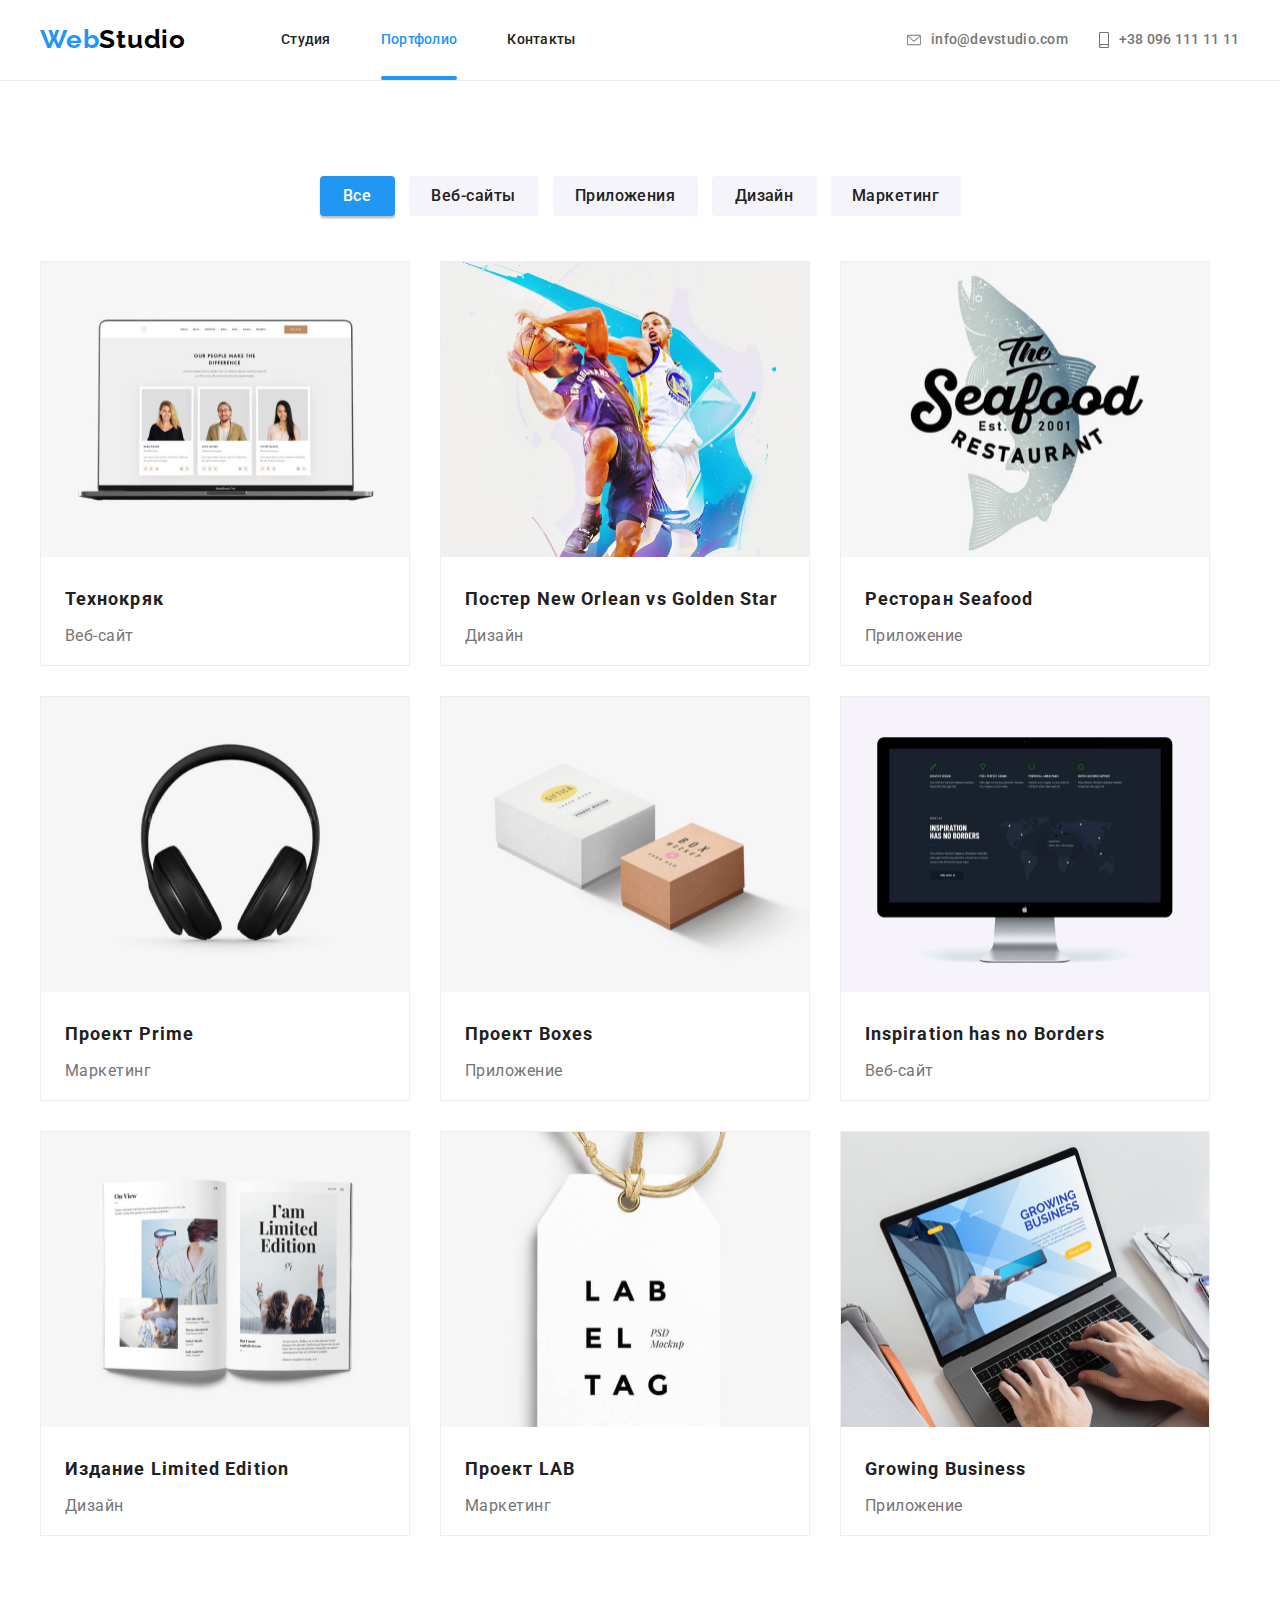
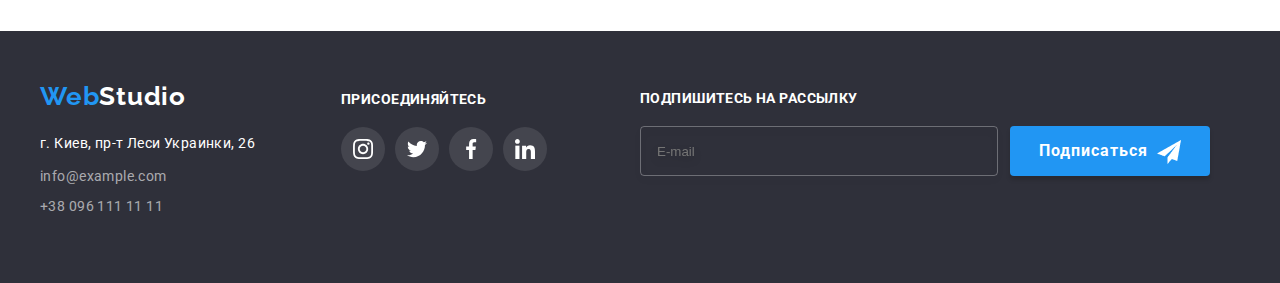
==== commit 16276b16: "1/2" ====
--- a/portfolio.html
+++ b/portfolio.html
@@ -4,7 +4,6 @@
     <meta charset="UTF-8" />
     <meta http-equiv="X-UA-Compatible" content="IE=edge" />
     <meta name="viewport" content="width=device-width, initial-scale=1.0" />
-    <link rel="stylesheet" href="/css/styles.css" />
     <link
       rel="stylesheet"
       href="https://cdnjs.cloudflare.com/ajax/libs/modern-normalize/1.1.0/modern-normalize.min.css"
@@ -12,7 +11,7 @@
       crossorigin="anonymous"
       referrerpolicy="no-referrer"
     />
-    <link rel="stylesheet" href="./css/styles.css" />
+    <link rel="stylesheet" href="./css/main.min.css" />
     <link rel="preconnect" href="https://fonts.googleapis.com" />
     <link rel="preconnect" href="https://fonts.gstatic.com" crossorigin />
     <link
--- a/css/main.min.css
+++ b/css/main.min.css
@@ -0,0 +1 @@
+body{font-family:"Roboto",sans-serif;margin:0;padding:0}button{cursor:pointer}ul{-webkit-padding-start:0px;padding-inline-start:0px;margin:0px;padding:0px}a{color:inherit;text-decoration:none}li{list-style-type:none}:root{--text-color: #212121;--secondary-text-color: #757575;--accent-color: #2196f3;--btntext-hover: #ffffff}.header{display:block;height:80px;max-height:80px;margin:0 auto;border-left:none;border-right:none;border-top:none}.container-head{display:-webkit-box;display:-ms-flexbox;display:flex;height:80px}.portfolio-header{border:1px solid #ececec;border-left:none;border-top:none;border-right:none}.logo{color:#000;font-family:"Raleway";font-style:normal;font-weight:700;font-size:26px;line-height:1.19px;letter-spacing:.03em;margin-right:95px}.logo-styles{color:var(--accent-color)}.nav{display:-webkit-box;display:-ms-flexbox;display:flex;-webkit-box-align:center;-ms-flex-align:center;align-items:center;margin-right:auto}.portfolio-nav{-webkit-box-align:center;-ms-flex-align:center;align-items:center;display:-webkit-box;display:-ms-flexbox;display:flex;margin-right:auto}.nav-menu{-webkit-box-align:center;-ms-flex-align:center;align-items:center;display:-webkit-box;display:-ms-flexbox;display:flex}.nav-link{font-family:"Roboto";font-style:normal;font-weight:500;font-size:14px;line-height:1.14;letter-spacing:.02em;color:var(--text-color)}.current::after{content:"";position:absolute;width:100%;height:4px;background-color:var(--accent-color);border-radius:2px;left:0;bottom:-32px}.nav-link:not(:last-child){margin-right:50px}.current{color:var(--accent-color);position:relative}.nav-link:hover,.nav-link:focus{color:var(--accent-color);-webkit-transition:color 250ms cubic-bezier(0.4, 0, 0.2, 1);transition:color 250ms cubic-bezier(0.4, 0, 0.2, 1)}.contacts{display:-webkit-box;display:-ms-flexbox;display:flex;-webkit-box-align:center;-ms-flex-align:center;align-items:center}.contact-link{height:17px}.contact-link:not(:last-child){margin-right:30px}.contact-link>.tel-styles{-webkit-box-pack:center;-ms-flex-pack:center;justify-content:center;-webkit-box-align:center;-ms-flex-align:center;align-items:center}.mail-styles{font-family:"Roboto";font-style:normal;font-weight:500;font-size:14px;line-height:1.14;letter-spacing:.02em;width:135px;color:var(--secondary-text-color);-webkit-box-align:center;-ms-flex-align:center;align-items:center;height:16px;width:161px;display:-webkit-box;display:-ms-flexbox;display:flex;align-items:center;-webkit-box-pack:center;-ms-flex-pack:center;justify-content:center;display:flex}.mail-styles:hover,.mail-styles:focus{color:var(--accent-color);-webkit-transition:color 250ms cubic-bezier(0.4, 0, 0.2, 1);transition:color 250ms cubic-bezier(0.4, 0, 0.2, 1)}.mail-icon{margin-right:10px;fill:currentColor;display:-webkit-box;display:-ms-flexbox;display:flex;justify-items:center}.tel-styles{font-family:"Roboto";font-style:normal;font-weight:500;font-size:14px;line-height:1.14;letter-spacing:.02em;color:var(--secondary-text-color);width:142px;height:16px;-ms-flex-line-pack:center;align-content:center;display:-webkit-box;display:-ms-flexbox;display:flex}.tel-styles:hover,.tel-styles:focus{color:var(--accent-color);-webkit-transition:color 250ms cubic-bezier(0.4, 0, 0.2, 1);transition:color 250ms cubic-bezier(0.4, 0, 0.2, 1)}.tel-icon{margin-right:10px;fill:currentColor}.hero{height:600px;background-image:url(../images/herobg.png)}.hero-title{padding-bottom:30px;font-family:"Roboto";font-style:normal;font-weight:900;font-size:44px;line-height:1.36;text-align:center;letter-spacing:.06em;text-transform:uppercase;padding-top:200px;color:var(--btntext-hover);margin:0}.hero-button{width:200px;height:50px;background-color:var(--accent-color);color:var(--btntext-hover);font-family:"Roboto";font-style:normal;font-weight:700;font-size:16px;line-height:1.88;-webkit-box-align:center;-ms-flex-align:center;align-items:center;text-align:center;letter-spacing:.06em;cursor:pointer;border:none;-webkit-box-shadow:0px 4px 4px rgba(0,0,0,.15);box-shadow:0px 4px 4px rgba(0,0,0,.15);border-radius:4px;margin-top:30px;margin:0 auto;display:block}.hero-button:hover{background-color:#188ce8;-webkit-box-shadow:0px 4px 4px rgba(0,0,0,.15);box-shadow:0px 4px 4px rgba(0,0,0,.15)}.peculiarities{padding:95px 0;margin:0 auto}.peculiarities-container{width:1200px;margin:0 auto;-webkit-box-sizing:border-box;box-sizing:border-box}.peculiarities-list{display:-webkit-box;display:-ms-flexbox;display:flex}.peculiarities-item{width:270px;height:251px}.peculiarities-box-icon{width:270px;height:120px;background-color:#f5f4fa;margin-bottom:30px;text-align:center;-webkit-box-pack:center;-ms-flex-pack:center;justify-content:center;display:-webkit-box;display:-ms-flexbox;display:flex;border-radius:4px}.peculiarities-icon{margin:auto}.peculiarities-item>img{margin-bottom:30px}.peculiarities-item:not(:last-child){margin-right:30px}.peculiarities-title{font-family:"Roboto";font-weight:700;font-size:14px;line-height:1.14;letter-spacing:.03em;text-transform:uppercase;color:#212121;margin:0;margin-bottom:10px}.peculiarities-text{font-family:"Roboto";font-style:normal;font-weight:400;font-size:14px;line-height:1.71;letter-spacing:.03em;color:var(--secondary-text-color);margin:0}.about{width:1200px;height:390px;margin:0 auto;margin-bottom:95px}.about-title{font-family:"Roboto";font-style:normal;font-weight:700;font-size:36px;line-height:1.16;text-align:center;letter-spacing:.03em;color:#212121;margin:0;margin-bottom:50px}.about-list{display:-webkit-box;display:-ms-flexbox;display:flex;-webkit-box-pack:center;-ms-flex-pack:center;justify-content:center}.about-item{position:relative;overflow:hidden;width:370px;height:294px}.about-item:not(:last-child){margin-right:30px}.aboutimg-text{position:absolute;width:370px;height:70px;font-family:"Roboto";font-weight:700;font-size:14px;line-height:1.42;text-align:center;letter-spacing:.03em;margin:0;color:var(--btntext-hover);bottom:0;background:rgba(47,48,58,.8);padding:25px}.our-team{background:#f5f4fa;padding-bottom:94px;padding-top:95px}.container{width:1200px;padding-left:15px;padding-right:15px;margin:0 auto}.our-team-title{font-family:"Roboto";font-style:normal;font-weight:700;font-size:36px;line-height:1.16;text-align:center;letter-spacing:.03em;color:#212121;margin:0;margin-bottom:50px}.team-list{display:-webkit-box;display:-ms-flexbox;display:flex;margin-top:50px;margin:0 auto;-webkit-box-pack:center;-ms-flex-pack:center;justify-content:center}.team-card{-webkit-box-shadow:0px 1px 3px rgba(0,0,0,.12),0px 1px 1px rgba(0,0,0,.14),0px 2px 1px rgba(0,0,0,.2);box-shadow:0px 1px 3px rgba(0,0,0,.12),0px 1px 1px rgba(0,0,0,.14),0px 2px 1px rgba(0,0,0,.2);border-radius:0px 0px 4px 4px;background-color:var(--btntext-hover)}.team-card:not(:last-child){margin-right:30px}.card-text-container{padding:30px 70px;height:108px}.card-title{padding-top:30px;margin:0;margin-bottom:10px;font-family:"Roboto";font-style:normal;font-weight:500;font-size:16px;line-height:1.18;text-align:center;letter-spacing:.03em;color:#212121}.card-text{font-family:"Roboto";font-style:normal;font-weight:400;font-size:16px;line-height:1.18;text-align:center;letter-spacing:.03em;color:var(--secondary-text-color);margin:0;padding-bottom:16px}.card-soc-list{display:-webkit-box;display:-ms-flexbox;display:flex;-webkit-box-pack:center;-ms-flex-pack:center;justify-content:center;margin-bottom:30px}.card-soc-item{width:44px;height:44px}.card-soc-item:not(:last-child){margin-right:10px}.card-soc-link{width:100%;height:100%;border-radius:50%;display:-webkit-box;display:-ms-flexbox;display:flex;-webkit-box-pack:center;-ms-flex-pack:center;justify-content:center;-webkit-box-align:center;-ms-flex-align:center;align-items:center;background:rgba(255,255,255,.1);-webkit-transition:background-color 250ms cubic-bezier(0.4, 0, 0.2, 1);transition:background-color 250ms cubic-bezier(0.4, 0, 0.2, 1)}.card-soc-link:hover,.card-soc-link:focus{background-color:var(--accent-color);-webkit-transition:background-color 250ms cubic-bezier(0.4, 0, 0.2, 1);transition:background-color 250ms cubic-bezier(0.4, 0, 0.2, 1)}.card-soc-link:hover>.card-icon,.card-soc-link:focus>.card-icon{fill:var(--btntext-hover);-webkit-transition:fill 250ms cubic-bezier(0.4, 0, 0.2, 1);transition:fill 250ms cubic-bezier(0.4, 0, 0.2, 1)}.card-icon{fill:#afb1b8;-webkit-transition:fill 250ms cubic-bezier(0.4, 0, 0.2, 1);transition:fill 250ms cubic-bezier(0.4, 0, 0.2, 1)}.regular-container{padding:94px 0}.regular-title{font-family:"Roboto";font-style:normal;font-weight:700;font-size:36px;line-height:1.16;text-align:center;letter-spacing:.03em;color:#212121;margin:0;margin-bottom:50px}.regular-list{display:-webkit-box;display:-ms-flexbox;display:flex;height:92px}.regular-item{width:170px;height:92px;margin:0 auto;border:1px solid #afb1b8;margin:0;border-radius:4px;-webkit-transition-duration:250ms;transition-duration:250ms;-webkit-transition-timing-function:cubic-bezier(0.4, 0, 0.2, 1);transition-timing-function:cubic-bezier(0.4, 0, 0.2, 1)}.regular-item:hover,.regular-item:focus{border:1px solid var(--accent-color);-webkit-transition:border 250ms cubic-bezier(0.4, 0, 0.2, 1);transition:border 250ms cubic-bezier(0.4, 0, 0.2, 1)}.regular-link:hover>.regular-icon,.regular-link:focus>.regular-icon{fill:var(--accent-color);-webkit-transition-duration:250ms;transition-duration:250ms;-webkit-transition-timing-function:cubic-bezier(0.4, 0, 0.2, 1);transition-timing-function:cubic-bezier(0.4, 0, 0.2, 1)}.regular-link{width:100%;height:100%;display:-webkit-box;display:-ms-flexbox;display:flex;-webkit-box-pack:center;-ms-flex-pack:center;justify-content:center;-webkit-box-align:center;-ms-flex-align:center;align-items:center;-webkit-transition-duration:250ms;transition-duration:250ms;-webkit-transition-timing-function:cubic-bezier(0.4, 0, 0.2, 1);transition-timing-function:cubic-bezier(0.4, 0, 0.2, 1)}.regular-item:not(:last-child){margin-right:30px}.regular-icon{display:-webkit-box;display:-ms-flexbox;display:flex;-webkit-box-pack:center;-ms-flex-pack:center;justify-content:center;-webkit-box-align:center;-ms-flex-align:center;align-items:center;fill:#afb1b8}.footer{background:#2f303a;height:252px}.footer-container{height:252px;display:-webkit-box;display:-ms-flexbox;display:flex}.footer-content{height:132px;width:231px;margin-right:70px;padding-top:50px}.footer-contacts{padding-bottom:60px}.footer-logo{display:block;font-family:"Raleway";font-style:normal;font-weight:700;font-size:26px;line-height:1.19;letter-spacing:.03em;margin-bottom:20px;color:var(--btntext-hover);width:145px;height:31px}.address{width:231px;height:81px}.footer-link{display:block;font-family:"Roboto";font-style:normal;font-weight:400;font-size:14px;line-height:1.71;letter-spacing:.03em;color:var(--btntext-hover);margin-bottom:9px}.footer-mail{display:block;font-family:"Roboto";font-style:normal;font-weight:400;font-size:14px;line-height:1.71;letter-spacing:.03em;color:rgba(255,255,255,.6);width:231px;height:21px;margin-bottom:9px}.footer-mail:hover,.footer-mail:focus{color:var(--accent-color);-webkit-transition:color 250ms cubic-bezier(0.4, 0, 0.2, 1);transition:color 250ms cubic-bezier(0.4, 0, 0.2, 1)}.footer-tel{display:block;font-family:"Roboto";font-style:normal;font-weight:400;font-size:14px;line-height:1.71;letter-spacing:.03em;color:rgba(255,255,255,.6);width:231px;height:21px}.footer-tel:hover,.footer-tel:focus{color:var(--accent-color);-webkit-transition:color 250ms cubic-bezier(0.4, 0, 0.2, 1);transition:color 250ms cubic-bezier(0.4, 0, 0.2, 1)}.footer-social{padding-top:60px;width:206px;height:80px;margin-right:93px}.footer-social-title{margin:0;margin-bottom:20px;font-family:"Roboto";font-style:normal;font-weight:700;font-size:14px;line-height:16px;letter-spacing:.03em;text-transform:uppercase;color:var(--btntext-hover)}.footer-soc-list{display:-webkit-box;display:-ms-flexbox;display:flex;-webkit-box-pack:center;-ms-flex-pack:center;justify-content:center}.footer-invite{padding-top:59px}.footer-invite-text{font-family:"Roboto";font-style:normal;font-weight:700;font-size:14px;line-height:16px;letter-spacing:.03em;text-transform:uppercase;color:var(--btntext-hover);margin:0;margin-bottom:20px}.footer-invite-form{-webkit-box-sizing:border-box;box-sizing:border-box;display:-webkit-box;display:-ms-flexbox;display:flex}.footer-invite-input{margin-right:12px;border:1px solid rgba(255,255,255,.3);-webkit-filter:drop-shadow(0px 4px 4px rgba(0, 0, 0, 0.15));filter:drop-shadow(0px 4px 4px rgba(0, 0, 0, 0.15));border-radius:4px;background-color:rgba(0,0,0,0);width:358px;height:50px;outline:none;padding-left:16px;color:rgba(255,255,255,.75);-webkit-box-sizing:border-box;box-sizing:border-box}.invite-btn{width:200px;height:50px;font-family:"Roboto";font-style:normal;font-weight:700;font-size:16px;line-height:1.88;-webkit-box-align:center;-ms-flex-align:center;align-items:center;text-align:center;letter-spacing:.06em;color:var(--btntext-hover);background:var(--accent-color);-webkit-box-shadow:0px 4px 4px rgba(0,0,0,.15);box-shadow:0px 4px 4px rgba(0,0,0,.15);border-radius:4px;border:none}.invite-btn:hover{background-color:#188ce8;-webkit-box-shadow:0px 4px 4px rgba(0,0,0,.15);box-shadow:0px 4px 4px rgba(0,0,0,.15)}.invite-img{vertical-align:middle;margin-left:9px}.main-section-portfolio{padding-bottom:95px}.container-main{width:1200px;padding:0 15px;margin:0 auto}.main-btn{height:55px;margin-top:95px;margin-bottom:30p;text-align:center;margin-bottom:30px}.mainbtn-item{display:inline}.mainbtn-item:not(:last-child){margin-right:10px}.mainbtn{background:#f5f4fa;border-radius:4px;font-family:"Roboto";font-style:normal;font-weight:500;font-size:16px;line-height:1.62;text-align:center;letter-spacing:.03em;border:none;color:#212121;cursor:pointer;width:130px;height:40px}.mainbtn:hover,.mainbtn:focus{color:var(--btntext-hover);background:var(--accent-color);-webkit-box-shadow:0px 3px 1px rgba(0,0,0,.1),0px 1px 2px rgba(0,0,0,.08),0px 2px 2px rgba(0,0,0,.12);box-shadow:0px 3px 1px rgba(0,0,0,.1),0px 1px 2px rgba(0,0,0,.08),0px 2px 2px rgba(0,0,0,.12);border-radius:4px;-webkit-transition:color 250ms cubic-bezier(0.4, 0, 0.2, 1),background 250ms cubic-bezier(0.4, 0, 0.2, 1),border-radius 250ms cubic-bezier(0.4, 0, 0.2, 1),-webkit-box-shadow 250ms cubic-bezier(0.4, 0, 0.2, 1);transition:color 250ms cubic-bezier(0.4, 0, 0.2, 1),background 250ms cubic-bezier(0.4, 0, 0.2, 1),border-radius 250ms cubic-bezier(0.4, 0, 0.2, 1),-webkit-box-shadow 250ms cubic-bezier(0.4, 0, 0.2, 1);transition:color 250ms cubic-bezier(0.4, 0, 0.2, 1),background 250ms cubic-bezier(0.4, 0, 0.2, 1),box-shadow 250ms cubic-bezier(0.4, 0, 0.2, 1),border-radius 250ms cubic-bezier(0.4, 0, 0.2, 1);transition:color 250ms cubic-bezier(0.4, 0, 0.2, 1),background 250ms cubic-bezier(0.4, 0, 0.2, 1),box-shadow 250ms cubic-bezier(0.4, 0, 0.2, 1),border-radius 250ms cubic-bezier(0.4, 0, 0.2, 1),-webkit-box-shadow 250ms cubic-bezier(0.4, 0, 0.2, 1)}.current-filter{color:var(--btntext-hover);background:var(--accent-color);-webkit-box-shadow:0px 3px 1px rgba(0,0,0,.1),0px 1px 2px rgba(0,0,0,.08),0px 2px 2px rgba(0,0,0,.12);box-shadow:0px 3px 1px rgba(0,0,0,.1),0px 1px 2px rgba(0,0,0,.08),0px 2px 2px rgba(0,0,0,.12);border-radius:4px}.mainbtn-all{width:75px}.mainbtn-websites{width:130px}.mainbtn-app{width:145px}.mainbtn-design{width:105px}.mainbtn-marketing{width:130px}.cards{margin:0 auto}.main-cards{display:-webkit-box;display:-ms-flexbox;display:flex;-ms-flex-wrap:wrap;flex-wrap:wrap;margin:0}.card{display:inline-block;width:370px;height:405px;-webkit-box-sizing:border-box;box-sizing:border-box;border:1px solid #eee;margin-bottom:30px;margin-right:30px;-webkit-transition-property:-webkit-box-shadow;transition-property:-webkit-box-shadow;transition-property:box-shadow;transition-property:box-shadow, -webkit-box-shadow;-webkit-transition-duration:250ms;transition-duration:250ms;-webkit-transition-timing-function:cubic-bezier(0.4, 0, 0.2, 1);transition-timing-function:cubic-bezier(0.4, 0, 0.2, 1)}.card:nth-child(3n){margin-right:0px}.card:nth-child(n+6){margin-bottom:0}.card:last-child{margin:0}.card:hover,.card:focus{-webkit-box-shadow:0px 1px 1px rgba(0,0,0,.12),0px 4px 4px rgba(0,0,0,.06),1px 4px 6px rgba(0,0,0,.16);box-shadow:0px 1px 1px rgba(0,0,0,.12),0px 4px 4px rgba(0,0,0,.06),1px 4px 6px rgba(0,0,0,.16);-webkit-transition:-webkit-box-shadow 250ms cubic-bezier(0.4, 0, 0.2, 1);transition:-webkit-box-shadow 250ms cubic-bezier(0.4, 0, 0.2, 1);transition:box-shadow 250ms cubic-bezier(0.4, 0, 0.2, 1);transition:box-shadow 250ms cubic-bezier(0.4, 0, 0.2, 1), -webkit-box-shadow 250ms cubic-bezier(0.4, 0, 0.2, 1)}.card-animation{position:absolute;top:0;margin:0;background:rgba(33,150,243,.9);height:100%;width:100%;color:var(--btntext-hover);font-family:"Roboto";font-size:18px;line-height:1.56;letter-spacing:.03em;padding:63px 24px;-webkit-transform:translateY(100%);transform:translateY(100%);-webkit-transition-property:-webkit-transform;transition-property:-webkit-transform;transition-property:transform;transition-property:transform, -webkit-transform;-webkit-transition-duration:250ms;transition-duration:250ms;-webkit-transition-timing-function:cubic-bezier(0.4, 0, 0.2, 1);transition-timing-function:cubic-bezier(0.4, 0, 0.2, 1)}.card:hover .card-animation,.card:focus .card-animation{-webkit-transform:translateY(0);transform:translateY(0);-webkit-transition-property:-webkit-transform;transition-property:-webkit-transform;transition-property:transform;transition-property:transform, -webkit-transform;-webkit-transition-duration:250ms;transition-duration:250ms;-webkit-transition-timing-function:cubic-bezier(0.4, 0, 0.2, 1);transition-timing-function:cubic-bezier(0.4, 0, 0.2, 1)}.card-thumb{position:relative;overflow:hidden}.text-card{width:322px;height:70px;padding:20px 24px}.card-title-portfolio{font-family:"Roboto";font-style:normal;font-weight:700;font-size:18px;line-height:2;letter-spacing:.06em;color:#212121;text-align:left;margin:0;margin-bottom:4px;width:322px}.card-text-portfolio{font-family:"Roboto";font-style:normal;font-weight:400;font-size:16px;line-height:1.88;letter-spacing:.03em;color:var(--secondary-text-color);text-align:left;margin:0}.backdrop{width:100%;height:100%;-webkit-box-shadow:0px 1px 3px rgba(0,0,0,.12),0px 1px 1px rgba(0,0,0,.14),0px 2px 1px rgba(0,0,0,.2);box-shadow:0px 1px 3px rgba(0,0,0,.12),0px 1px 1px rgba(0,0,0,.14),0px 2px 1px rgba(0,0,0,.2);border-radius:4px;position:fixed;top:0;-webkit-transition:opacity 250ms cubic-bezier(0.4, 0, 0.2, 1);transition:opacity 250ms cubic-bezier(0.4, 0, 0.2, 1);background:rgba(0,0,0,.2)}.modal{width:528px;min-height:581px;border-radius:4px;background-color:var(--btntext-hover);position:absolute;top:50%;left:50%;-webkit-transform:translate(-50%, -50%);transform:translate(-50%, -50%);padding:40px}.modal-btnclose{border-radius:50%;background-color:var(--btntext-hover);border:1px solid rgba(0,0,0,.1);width:30px;height:30px;position:absolute;right:8px;top:8px}.modal-btnclose:hover>svg,.modal-btnclose:focus>svg{fill:var(--accent-color);-webkit-transition:fill 250ms cubic-bezier(0.4, 0, 0.2, 1);transition:fill 250ms cubic-bezier(0.4, 0, 0.2, 1)}.modalbtn-close-svg{position:absolute;top:50%;left:50%;-webkit-transform:translate(-50%, -50%);transform:translate(-50%, -50%);-webkit-transition:ill 250ms cubic-bezier(0.4, 0, 0.2, 1);transition:ill 250ms cubic-bezier(0.4, 0, 0.2, 1)}.modal-title{font-family:"Roboto";font-style:normal;font-weight:700;font-size:20px;line-height:1.15;text-align:center;letter-spacing:.03em;color:#212121;margin:0;margin-bottom:12px}.modal-form{height:auto}.modal-input-label{margin-bottom:4px;font-family:"Roboto";font-style:normal;font-weight:400;font-size:12px;line-height:14px;letter-spacing:.01em;color:var(--secondary-text-color);display:block}.modal-input-container:hover>.modal-input,.modal-input-container:focus>.modal-input{border-color:var(--accent-color);-webkit-transition:border-color 250ms cubic-bezier(0.4, 0, 0.2, 1);transition:border-color 250ms cubic-bezier(0.4, 0, 0.2, 1)}.modal-input-container{position:relative;height:40px;margin-bottom:10px}.modal-textarea-label{display:block;margin-bottom:4px;font-family:"Roboto";font-size:12px;line-height:1.16;letter-spacing:.01em;color:var(--secondary-text-color)}.modal-input-container:hover>svg,.modal-input-container:focus>svg{fill:var(--accent-color);-webkit-transition:fill 250ms cubic-bezier(0.4, 0, 0.2, 1);transition:fill 250ms cubic-bezier(0.4, 0, 0.2, 1)}.modal-input{outline:none;width:100%;margin-bottom:10px;height:40px;padding-left:42px;border:1px solid rgba(33,33,33,.2);border-radius:4px;-webkit-box-sizing:border-box;box-sizing:border-box}.modal-name-icon{top:0;left:0;position:absolute;left:12px;top:11px}.modal-textarea-container{margin-bottom:20px}.modal-textarea-container:hover>.modal-textarea,.modal-textarea-container:focus>.modal-textarea{border-color:var(--accent-color);-webkit-transition:border-color 250ms cubic-bezier(0.4, 0, 0.2, 1);transition:border-color 250ms cubic-bezier(0.4, 0, 0.2, 1)}.modal-textarea{width:100%;resize:none;outline:none;height:120px;border:1px solid rgba(33,33,33,.2);border-radius:4px;-webkit-box-sizing:border-box;box-sizing:border-box;padding:12px 16px}.modal-checkbox-container{display:-webkit-box;display:-ms-flexbox;display:flex;-webkit-box-align:center;-ms-flex-align:center;align-items:center;-webkit-box-pack:center;-ms-flex-pack:center;justify-content:center}.modal-label-checkbox{display:-webkit-box;display:-ms-flexbox;display:flex;-webkit-box-align:center;-ms-flex-align:center;align-items:center;margin-right:8px;margin-bottom:30px}.modal-label-checkbox::before{content:"";width:16px;height:15px;border:2px solid #212121;border-radius:2px;margin-right:8px}.def-checkbox:checked+.modal-label-checkbox::before{background-color:var(--accent-color);border:none;background-image:url(../images/checked2.svg);background-repeat:no-repeat;background-position:center}.modal-checkbox-text{font-family:"Roboto";font-size:14px;line-height:1.71;letter-spacing:.03em;color:var(--secondary-text-color);margin:0}.modal-checkbox-link{font-family:"Roboto";font-style:normal;font-weight:400;font-size:14px;line-height:1.71;letter-spacing:.03em;-webkit-text-decoration-line:underline;text-decoration-line:underline;color:var(--accent-color)}.def-checkbox:checked+.modal-label-checkbox::before{background-color:var(--accent-color);border:none;background-image:url(../images/checked2.svg);background-repeat:no-repeat;background-position:center}.modal-btnsubmit{width:200px;height:50px;font-weight:700;font-size:16px;line-height:1.85;display:-webkit-box;display:-ms-flexbox;display:flex;-webkit-box-align:center;-ms-flex-align:center;align-items:center;text-align:center;letter-spacing:.06em;color:var(--btntext-hover);background:var(--accent-color);-webkit-box-shadow:0px 4px 4px rgba(0,0,0,.15);box-shadow:0px 4px 4px rgba(0,0,0,.15);border-radius:4px;-webkit-box-pack:center;-ms-flex-pack:center;justify-content:center;margin:0 auto;-webkit-transition:background 250ms cubic-bezier(0.4, 0, 0.2, 1),-webkit-box-shadow 250ms cubic-bezier(0.4, 0, 0.2, 1);transition:background 250ms cubic-bezier(0.4, 0, 0.2, 1),-webkit-box-shadow 250ms cubic-bezier(0.4, 0, 0.2, 1);transition:background 250ms cubic-bezier(0.4, 0, 0.2, 1),box-shadow 250ms cubic-bezier(0.4, 0, 0.2, 1);transition:background 250ms cubic-bezier(0.4, 0, 0.2, 1),box-shadow 250ms cubic-bezier(0.4, 0, 0.2, 1),-webkit-box-shadow 250ms cubic-bezier(0.4, 0, 0.2, 1);border:none}.modal-btnsubmit:hover{background-color:#188ce8;-webkit-box-shadow:0px 4px 4px rgba(0,0,0,.15);box-shadow:0px 4px 4px rgba(0,0,0,.15)}.is-hidden{visibility:hidden;opacity:0;pointer-events:none}.no-scroll{overflow:hidden}/*# sourceMappingURL=main.min.css.map */